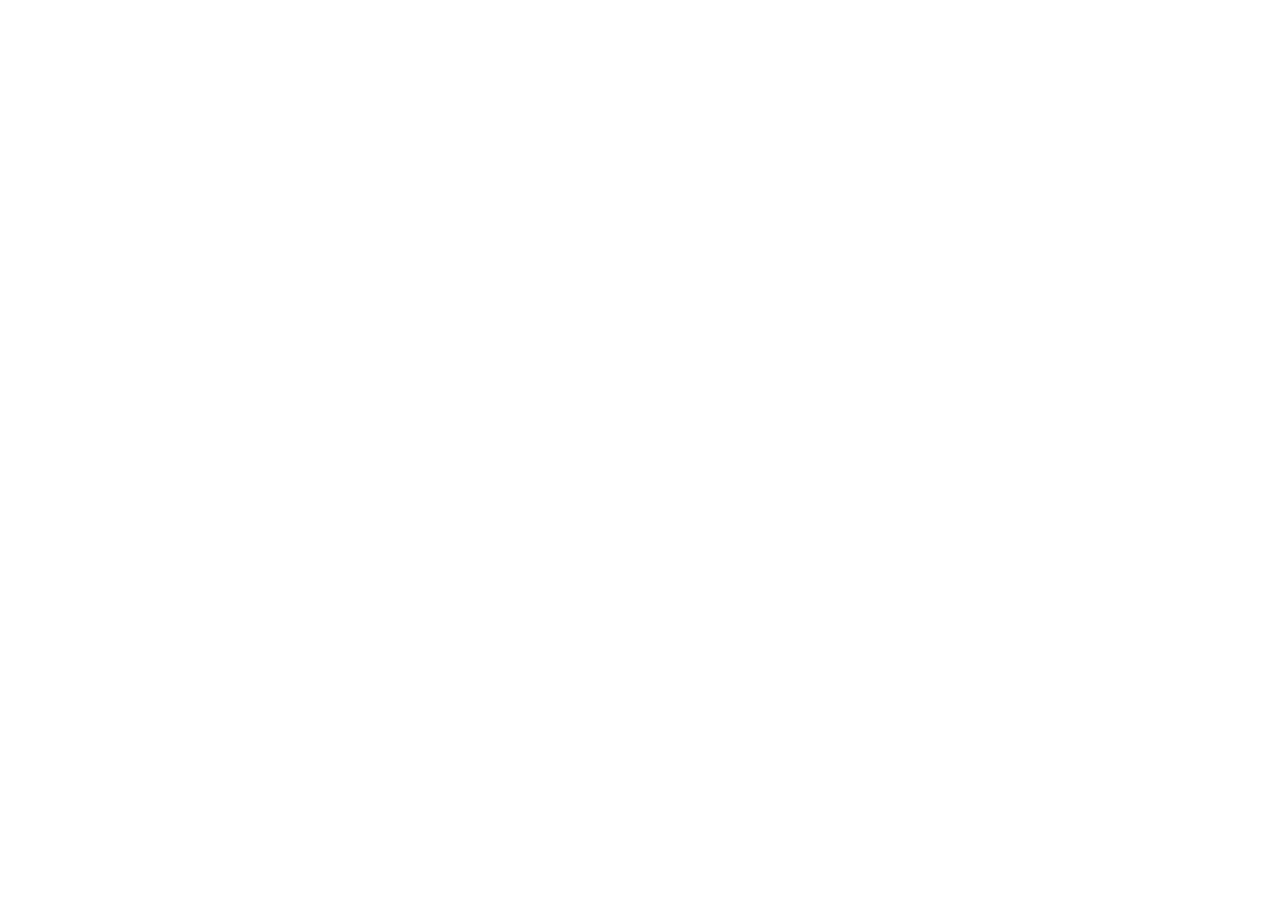
==== index.html @ 41f92591 "Initial folder structure" ====
<!DOCTYPE html>
<html lang="en">
<head>
  <meta charset="UTF-8" />
  <meta name="viewport" content="width=device-width, initial-scale=1.0" />
  <title>Jogan - Home</title>
  <link rel="stylesheet" href="assets/css/style.css" />
</head>
<body>

  <script src="assets/js/main.js"></script>
</body>
</html>
---- assets/css/style.css ----
/* Jogan Website - Main Stylesheet */
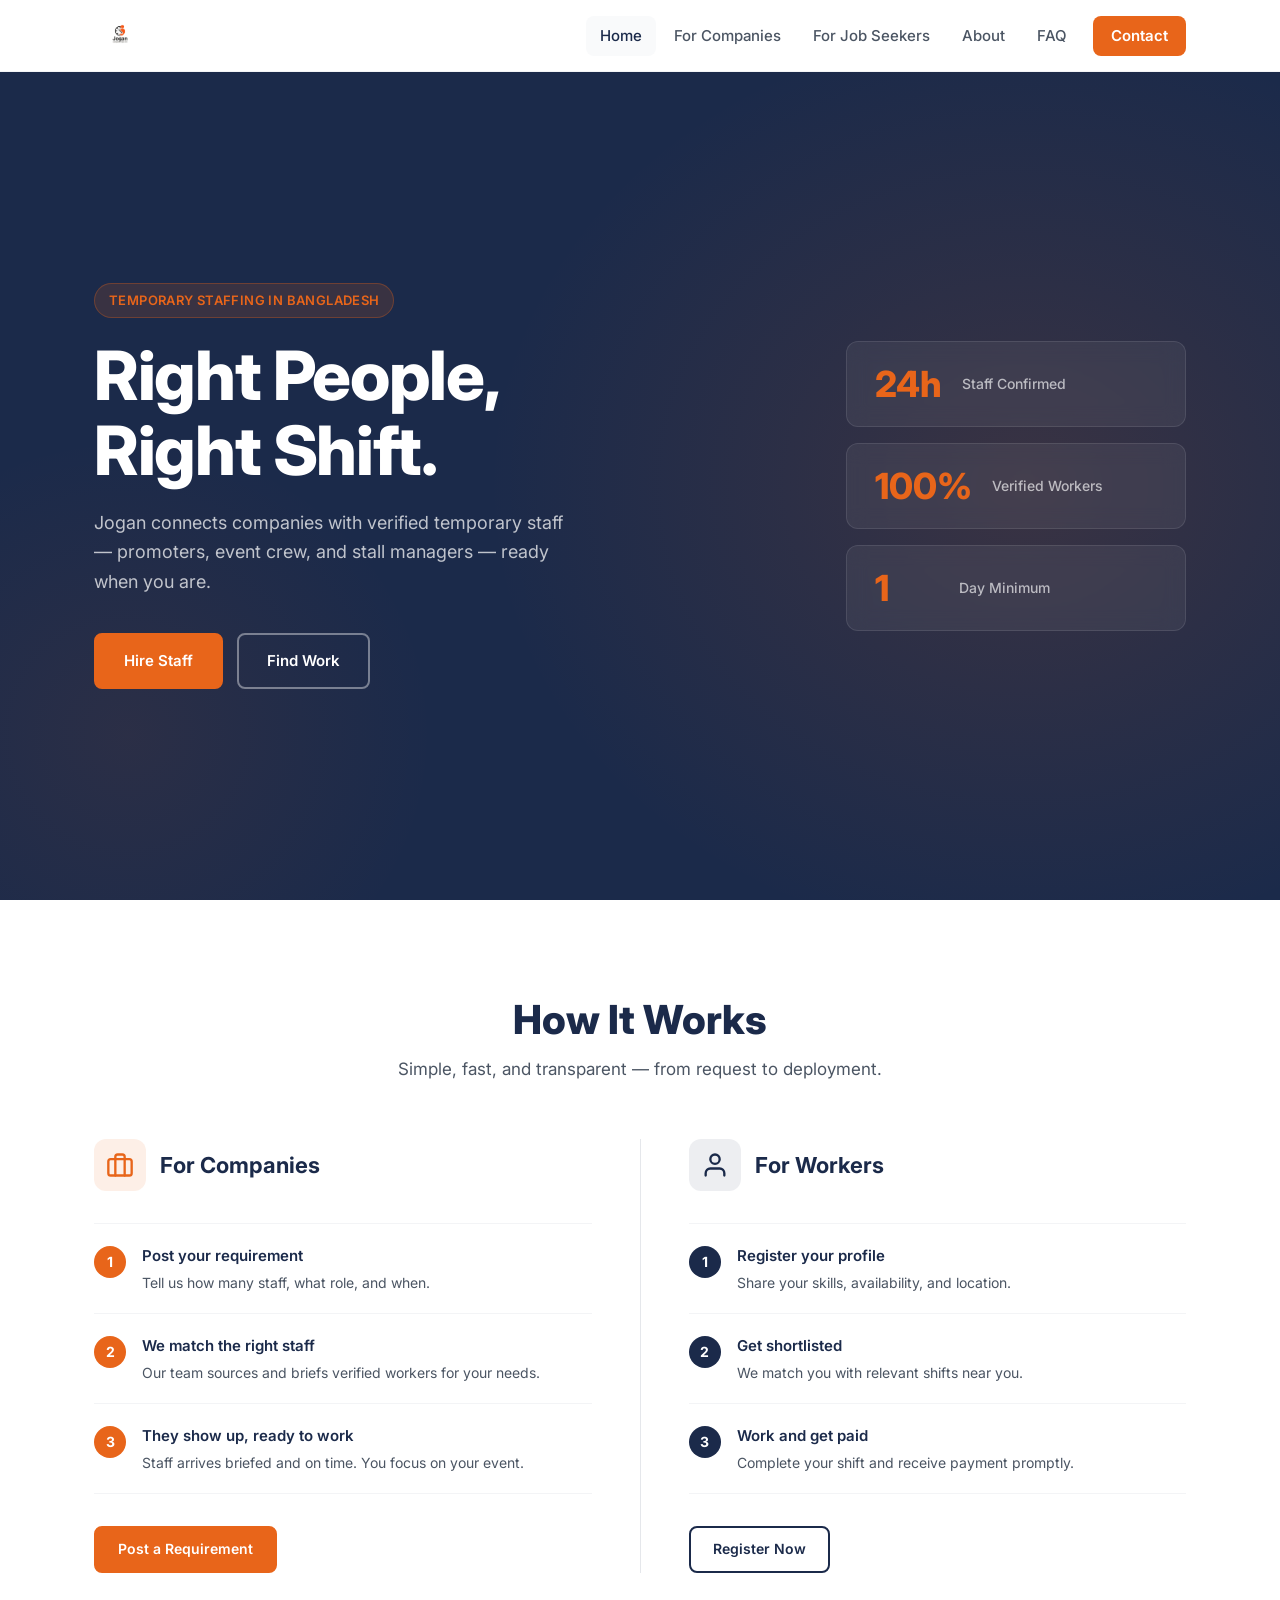
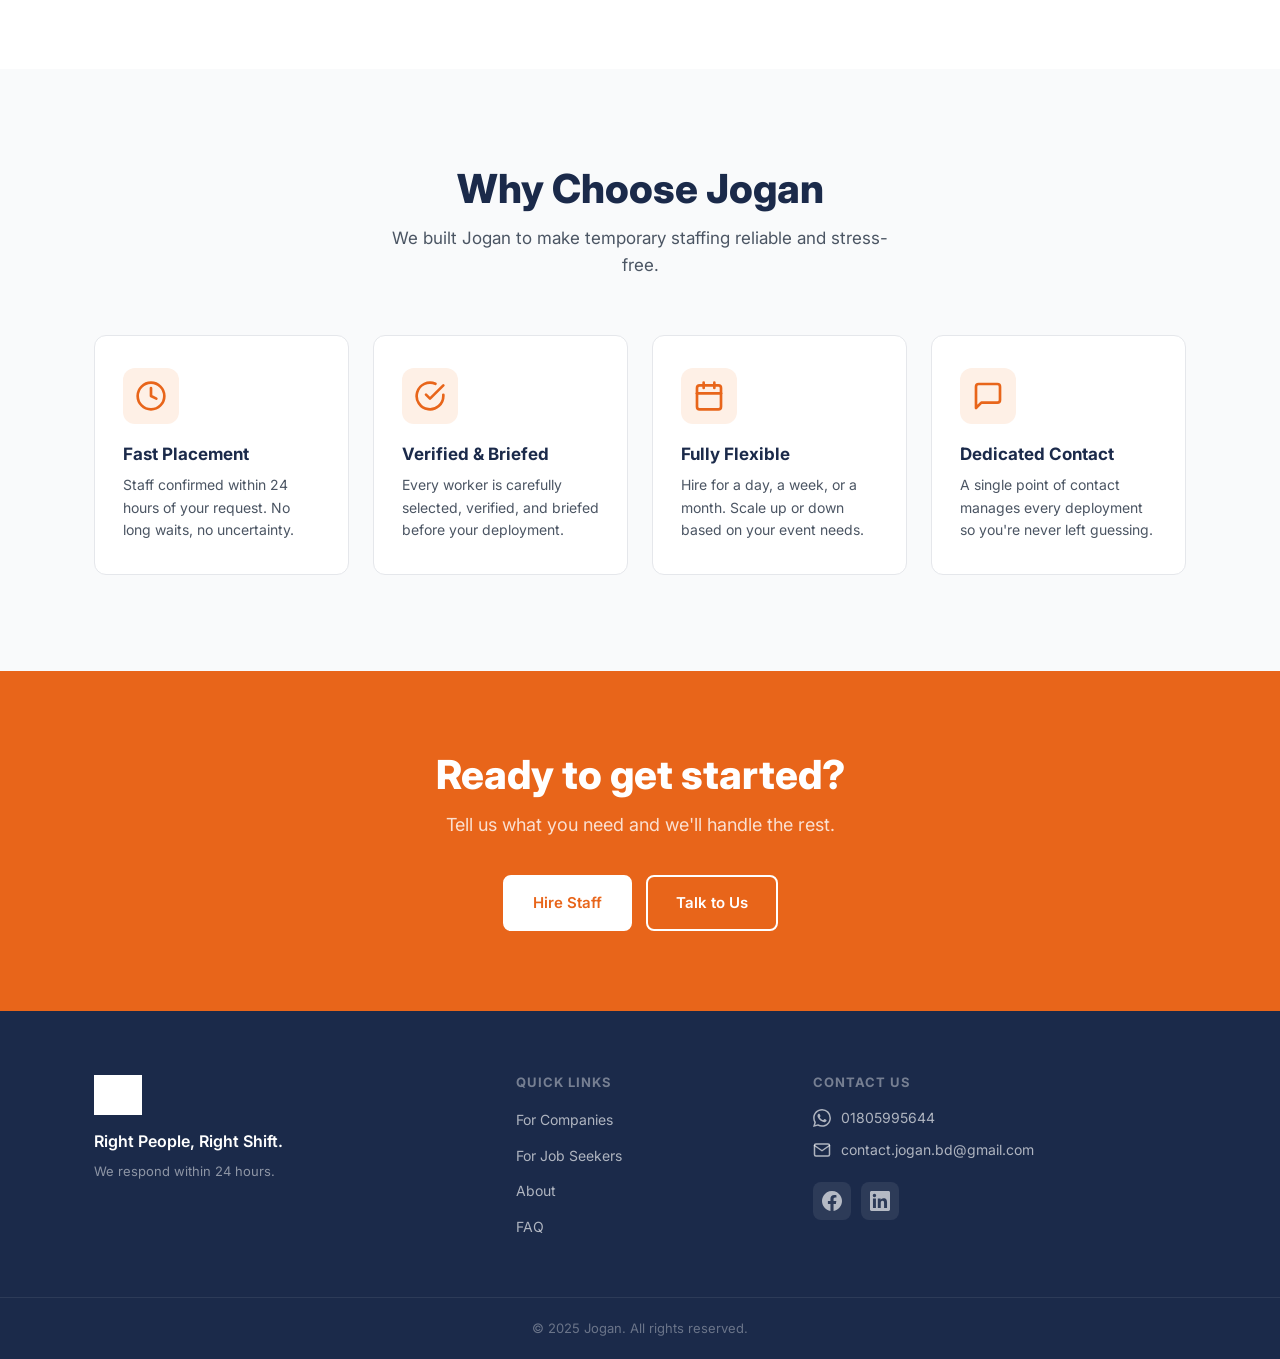
==== commit b0c15680: "Add homepage" ====
--- a/index.html
+++ b/index.html
@@ -3,10 +3,260 @@
 <head>
   <meta charset="UTF-8" />
   <meta name="viewport" content="width=device-width, initial-scale=1.0" />
-  <title>Jogan - Home</title>
+  <title>Jogan — Right People, Right Shift</title>
+  <meta name="description" content="Jogan connects companies with verified temporary staff — promoters, event crew, and stall managers — ready when you are." />
   <link rel="stylesheet" href="assets/css/style.css" />
+  <link rel="preconnect" href="https://fonts.googleapis.com" />
+  <link rel="preconnect" href="https://fonts.gstatic.com" crossorigin />
+  <link href="https://fonts.googleapis.com/css2?family=Inter:wght@400;500;600;700;800&display=swap" rel="stylesheet" />
 </head>
 <body>
+
+  <!-- NAVBAR -->
+  <header class="navbar" id="navbar">
+    <div class="nav-container">
+      <a href="index.html" class="nav-logo">
+        <img src="assets/images/logo.PNG" alt="Jogan" class="logo-img" />
+      </a>
+      <nav class="nav-links" id="navLinks">
+        <a href="index.html" class="nav-link active">Home</a>
+        <a href="companies.html" class="nav-link">For Companies</a>
+        <a href="jobseekers.html" class="nav-link">For Job Seekers</a>
+        <a href="about.html" class="nav-link">About</a>
+        <a href="faq.html" class="nav-link">FAQ</a>
+        <a href="contact.html" class="nav-link nav-cta">Contact</a>
+      </nav>
+      <button class="hamburger" id="hamburger" aria-label="Toggle menu" aria-expanded="false">
+        <span></span>
+        <span></span>
+        <span></span>
+      </button>
+    </div>
+  </header>
+
+  <main>
+
+    <!-- HERO -->
+    <section class="hero">
+      <div class="hero-bg-shape"></div>
+      <div class="hero-container">
+        <div class="hero-content">
+          <span class="hero-badge">Temporary Staffing in Bangladesh</span>
+          <h1 class="hero-headline">Right People,<br />Right Shift.</h1>
+          <p class="hero-subheadline">Jogan connects companies with verified temporary staff — promoters, event crew, and stall managers — ready when you are.</p>
+          <div class="hero-actions">
+            <a href="companies.html" class="btn btn-primary">Hire Staff</a>
+            <a href="jobseekers.html" class="btn btn-outline">Find Work</a>
+          </div>
+        </div>
+        <div class="hero-visual">
+          <div class="hero-stats">
+            <div class="stat-card">
+              <span class="stat-number">24h</span>
+              <span class="stat-label">Staff Confirmed</span>
+            </div>
+            <div class="stat-card">
+              <span class="stat-number">100%</span>
+              <span class="stat-label">Verified Workers</span>
+            </div>
+            <div class="stat-card">
+              <span class="stat-number">1</span>
+              <span class="stat-label">Day Minimum</span>
+            </div>
+          </div>
+        </div>
+      </div>
+    </section>
+
+    <!-- HOW IT WORKS -->
+    <section class="how-it-works" id="how-it-works">
+      <div class="section-container">
+        <div class="section-header">
+          <h2 class="section-title">How It Works</h2>
+          <p class="section-subtitle">Simple, fast, and transparent — from request to deployment.</p>
+        </div>
+        <div class="how-columns">
+
+          <div class="how-column">
+            <div class="how-column-header">
+              <div class="how-icon company-icon">
+                <svg width="28" height="28" viewBox="0 0 24 24" fill="none" stroke="currentColor" stroke-width="2" stroke-linecap="round" stroke-linejoin="round"><rect x="2" y="7" width="20" height="14" rx="2"/><path d="M16 21V5a2 2 0 0 0-2-2h-4a2 2 0 0 0-2 2v16"/></svg>
+              </div>
+              <h3>For Companies</h3>
+            </div>
+            <ol class="how-steps">
+              <li class="how-step">
+                <div class="step-number">1</div>
+                <div class="step-content">
+                  <strong>Post your requirement</strong>
+                  <span>Tell us how many staff, what role, and when.</span>
+                </div>
+              </li>
+              <li class="how-step">
+                <div class="step-number">2</div>
+                <div class="step-content">
+                  <strong>We match the right staff</strong>
+                  <span>Our team sources and briefs verified workers for your needs.</span>
+                </div>
+              </li>
+              <li class="how-step">
+                <div class="step-number">3</div>
+                <div class="step-content">
+                  <strong>They show up, ready to work</strong>
+                  <span>Staff arrives briefed and on time. You focus on your event.</span>
+                </div>
+              </li>
+            </ol>
+            <a href="companies.html" class="btn btn-primary btn-sm">Post a Requirement</a>
+          </div>
+
+          <div class="how-divider"></div>
+
+          <div class="how-column">
+            <div class="how-column-header">
+              <div class="how-icon worker-icon">
+                <svg width="28" height="28" viewBox="0 0 24 24" fill="none" stroke="currentColor" stroke-width="2" stroke-linecap="round" stroke-linejoin="round"><path d="M20 21v-2a4 4 0 0 0-4-4H8a4 4 0 0 0-4 4v2"/><circle cx="12" cy="7" r="4"/></svg>
+              </div>
+              <h3>For Workers</h3>
+            </div>
+            <ol class="how-steps">
+              <li class="how-step">
+                <div class="step-number">1</div>
+                <div class="step-content">
+                  <strong>Register your profile</strong>
+                  <span>Share your skills, availability, and location.</span>
+                </div>
+              </li>
+              <li class="how-step">
+                <div class="step-number">2</div>
+                <div class="step-content">
+                  <strong>Get shortlisted</strong>
+                  <span>We match you with relevant shifts near you.</span>
+                </div>
+              </li>
+              <li class="how-step">
+                <div class="step-number">3</div>
+                <div class="step-content">
+                  <strong>Work and get paid</strong>
+                  <span>Complete your shift and receive payment promptly.</span>
+                </div>
+              </li>
+            </ol>
+            <a href="jobseekers.html" class="btn btn-outline btn-sm">Register Now</a>
+          </div>
+
+        </div>
+      </div>
+    </section>
+
+    <!-- WHY CHOOSE JOGAN -->
+    <section class="why-jogan" id="why-jogan">
+      <div class="section-container">
+        <div class="section-header">
+          <h2 class="section-title">Why Choose Jogan</h2>
+          <p class="section-subtitle">We built Jogan to make temporary staffing reliable and stress-free.</p>
+        </div>
+        <div class="why-grid">
+
+          <div class="why-card">
+            <div class="why-card-icon">
+              <svg width="32" height="32" viewBox="0 0 24 24" fill="none" stroke="currentColor" stroke-width="2" stroke-linecap="round" stroke-linejoin="round"><circle cx="12" cy="12" r="10"/><polyline points="12 6 12 12 16 14"/></svg>
+            </div>
+            <h4>Fast Placement</h4>
+            <p>Staff confirmed within 24 hours of your request. No long waits, no uncertainty.</p>
+          </div>
+
+          <div class="why-card">
+            <div class="why-card-icon">
+              <svg width="32" height="32" viewBox="0 0 24 24" fill="none" stroke="currentColor" stroke-width="2" stroke-linecap="round" stroke-linejoin="round"><path d="M22 11.08V12a10 10 0 1 1-5.93-9.14"/><polyline points="22 4 12 14.01 9 11.01"/></svg>
+            </div>
+            <h4>Verified & Briefed</h4>
+            <p>Every worker is carefully selected, verified, and briefed before your deployment.</p>
+          </div>
+
+          <div class="why-card">
+            <div class="why-card-icon">
+              <svg width="32" height="32" viewBox="0 0 24 24" fill="none" stroke="currentColor" stroke-width="2" stroke-linecap="round" stroke-linejoin="round"><rect x="3" y="4" width="18" height="18" rx="2" ry="2"/><line x1="16" y1="2" x2="16" y2="6"/><line x1="8" y1="2" x2="8" y2="6"/><line x1="3" y1="10" x2="21" y2="10"/></svg>
+            </div>
+            <h4>Fully Flexible</h4>
+            <p>Hire for a day, a week, or a month. Scale up or down based on your event needs.</p>
+          </div>
+
+          <div class="why-card">
+            <div class="why-card-icon">
+              <svg width="32" height="32" viewBox="0 0 24 24" fill="none" stroke="currentColor" stroke-width="2" stroke-linecap="round" stroke-linejoin="round"><path d="M21 15a2 2 0 0 1-2 2H7l-4 4V5a2 2 0 0 1 2-2h14a2 2 0 0 1 2 2z"/></svg>
+            </div>
+            <h4>Dedicated Contact</h4>
+            <p>A single point of contact manages every deployment so you're never left guessing.</p>
+          </div>
+
+        </div>
+      </div>
+    </section>
+
+    <!-- CTA BAND -->
+    <section class="cta-band">
+      <div class="section-container">
+        <div class="cta-content">
+          <h2>Ready to get started?</h2>
+          <p>Tell us what you need and we'll handle the rest.</p>
+          <div class="cta-actions">
+            <a href="companies.html" class="btn btn-white">Hire Staff</a>
+            <a href="contact.html" class="btn btn-outline-white">Talk to Us</a>
+          </div>
+        </div>
+      </div>
+    </section>
+
+  </main>
+
+  <!-- FOOTER -->
+  <footer class="footer">
+    <div class="footer-container">
+      <div class="footer-brand">
+        <img src="assets/images/logo.PNG" alt="Jogan" class="footer-logo" />
+        <p class="footer-tagline">Right People, Right Shift.</p>
+        <p class="footer-response">We respond within 24 hours.</p>
+      </div>
+      <div class="footer-links">
+        <h4>Quick Links</h4>
+        <ul>
+          <li><a href="companies.html">For Companies</a></li>
+          <li><a href="jobseekers.html">For Job Seekers</a></li>
+          <li><a href="about.html">About</a></li>
+          <li><a href="faq.html">FAQ</a></li>
+        </ul>
+      </div>
+      <div class="footer-contact">
+        <h4>Contact Us</h4>
+        <ul class="contact-list">
+          <li>
+            <a href="https://wa.me/8801805995644" target="_blank" rel="noopener" class="contact-item">
+              <svg width="18" height="18" viewBox="0 0 24 24" fill="currentColor"><path d="M17.472 14.382c-.297-.149-1.758-.867-2.03-.967-.273-.099-.471-.148-.67.15-.197.297-.767.966-.94 1.164-.173.199-.347.223-.644.075-.297-.15-1.255-.463-2.39-1.475-.883-.788-1.48-1.761-1.653-2.059-.173-.297-.018-.458.13-.606.134-.133.298-.347.446-.52.149-.174.198-.298.298-.497.099-.198.05-.371-.025-.52-.075-.149-.669-1.612-.916-2.207-.242-.579-.487-.5-.669-.51-.173-.008-.371-.01-.57-.01-.198 0-.52.074-.792.372-.272.297-1.04 1.016-1.04 2.479 0 1.462 1.065 2.875 1.213 3.074.149.198 2.096 3.2 5.077 4.487.709.306 1.262.489 1.694.625.712.227 1.36.195 1.871.118.571-.085 1.758-.719 2.006-1.413.248-.694.248-1.289.173-1.413-.074-.124-.272-.198-.57-.347m-5.421 7.403h-.004a9.87 9.87 0 01-5.031-1.378l-.361-.214-3.741.982.998-3.648-.235-.374a9.86 9.86 0 01-1.51-5.26c.001-5.45 4.436-9.884 9.888-9.884 2.64 0 5.122 1.03 6.988 2.898a9.825 9.825 0 012.893 6.994c-.003 5.45-4.437 9.884-9.885 9.884m8.413-18.297A11.815 11.815 0 0012.05 0C5.495 0 .16 5.335.157 11.892c0 2.096.547 4.142 1.588 5.945L.057 24l6.305-1.654a11.882 11.882 0 005.683 1.448h.005c6.554 0 11.89-5.335 11.893-11.893a11.821 11.821 0 00-3.48-8.413z"/></svg>
+              01805995644
+            </a>
+          </li>
+          <li>
+            <a href="mailto:contact.jogan.bd@gmail.com" class="contact-item">
+              <svg width="18" height="18" viewBox="0 0 24 24" fill="none" stroke="currentColor" stroke-width="2" stroke-linecap="round" stroke-linejoin="round"><path d="M4 4h16c1.1 0 2 .9 2 2v12c0 1.1-.9 2-2 2H4c-1.1 0-2-.9-2-2V6c0-1.1.9-2 2-2z"/><polyline points="22,6 12,13 2,6"/></svg>
+              contact.jogan.bd@gmail.com
+            </a>
+          </li>
+        </ul>
+        <div class="social-links">
+          <a href="#" target="_blank" rel="noopener" class="social-link" aria-label="Facebook">
+            <svg width="20" height="20" viewBox="0 0 24 24" fill="currentColor"><path d="M24 12.073c0-6.627-5.373-12-12-12s-12 5.373-12 12c0 5.99 4.388 10.954 10.125 11.854v-8.385H7.078v-3.47h3.047V9.43c0-3.007 1.792-4.669 4.533-4.669 1.312 0 2.686.235 2.686.235v2.953H15.83c-1.491 0-1.956.925-1.956 1.874v2.25h3.328l-.532 3.47h-2.796v8.385C19.612 23.027 24 18.062 24 12.073z"/></svg>
+          </a>
+          <a href="#" target="_blank" rel="noopener" class="social-link" aria-label="LinkedIn">
+            <svg width="20" height="20" viewBox="0 0 24 24" fill="currentColor"><path d="M20.447 20.452h-3.554v-5.569c0-1.328-.027-3.037-1.852-3.037-1.853 0-2.136 1.445-2.136 2.939v5.667H9.351V9h3.414v1.561h.046c.477-.9 1.637-1.85 3.37-1.85 3.601 0 4.267 2.37 4.267 5.455v6.286zM5.337 7.433a2.062 2.062 0 01-2.063-2.065 2.064 2.064 0 112.063 2.065zm1.782 13.019H3.555V9h3.564v11.452zM22.225 0H1.771C.792 0 0 .774 0 1.729v20.542C0 23.227.792 24 1.771 24h20.451C23.2 24 24 23.227 24 22.271V1.729C24 .774 23.2 0 22.222 0h.003z"/></svg>
+          </a>
+        </div>
+      </div>
+    </div>
+    <div class="footer-bottom">
+      <p>&copy; 2025 Jogan. All rights reserved.</p>
+    </div>
+  </footer>
 
   <script src="assets/js/main.js"></script>
 </body>
--- a/assets/css/style.css
+++ b/assets/css/style.css
@@ -1 +1,847 @@
-/* Jogan Website - Main Stylesheet */
+/* Jogan Website — Main Stylesheet */
+
+/* ─── Reset & Base ─── */
+*, *::before, *::after {
+  box-sizing: border-box;
+  margin: 0;
+  padding: 0;
+}
+
+:root {
+  --primary: #E8651A;
+  --primary-dark: #c9540e;
+  --primary-light: #fef0e6;
+  --secondary: #1B2A4A;
+  --secondary-light: #243660;
+  --white: #ffffff;
+  --gray-50: #f9fafb;
+  --gray-100: #f3f4f6;
+  --gray-200: #e5e7eb;
+  --gray-400: #9ca3af;
+  --gray-600: #4b5563;
+  --gray-800: #1f2937;
+  --text: #1B2A4A;
+  --font: 'Inter', -apple-system, BlinkMacSystemFont, 'Segoe UI', sans-serif;
+  --nav-height: 72px;
+  --radius: 12px;
+  --radius-sm: 8px;
+  --shadow: 0 4px 24px rgba(27, 42, 74, 0.08);
+  --shadow-md: 0 8px 40px rgba(27, 42, 74, 0.12);
+  --transition: 0.2s ease;
+}
+
+html {
+  scroll-behavior: smooth;
+}
+
+body {
+  font-family: var(--font);
+  color: var(--text);
+  background: var(--white);
+  line-height: 1.6;
+  -webkit-font-smoothing: antialiased;
+}
+
+img {
+  max-width: 100%;
+  display: block;
+}
+
+a {
+  text-decoration: none;
+  color: inherit;
+}
+
+ul, ol {
+  list-style: none;
+}
+
+/* ─── Typography ─── */
+h1, h2, h3, h4 {
+  line-height: 1.2;
+  font-weight: 700;
+  color: var(--secondary);
+}
+
+/* ─── Buttons ─── */
+.btn {
+  display: inline-flex;
+  align-items: center;
+  justify-content: center;
+  gap: 8px;
+  padding: 14px 28px;
+  border-radius: var(--radius-sm);
+  font-family: var(--font);
+  font-size: 15px;
+  font-weight: 600;
+  cursor: pointer;
+  border: 2px solid transparent;
+  transition: background var(--transition), color var(--transition), border-color var(--transition), transform var(--transition), box-shadow var(--transition);
+  white-space: nowrap;
+}
+
+.btn:hover {
+  transform: translateY(-1px);
+}
+
+.btn-primary {
+  background: var(--primary);
+  color: var(--white);
+  border-color: var(--primary);
+}
+
+.btn-primary:hover {
+  background: var(--primary-dark);
+  border-color: var(--primary-dark);
+  box-shadow: 0 6px 20px rgba(232, 101, 26, 0.35);
+}
+
+.btn-outline {
+  background: transparent;
+  color: var(--secondary);
+  border-color: var(--secondary);
+}
+
+.btn-outline:hover {
+  background: var(--secondary);
+  color: var(--white);
+}
+
+.btn-white {
+  background: var(--white);
+  color: var(--primary);
+  border-color: var(--white);
+}
+
+.btn-white:hover {
+  background: var(--primary-light);
+  box-shadow: 0 6px 20px rgba(0,0,0,0.12);
+}
+
+.btn-outline-white {
+  background: transparent;
+  color: var(--white);
+  border-color: var(--white);
+}
+
+.btn-outline-white:hover {
+  background: rgba(255,255,255,0.15);
+}
+
+.btn-sm {
+  padding: 10px 22px;
+  font-size: 14px;
+}
+
+/* ─── Layout Utilities ─── */
+.section-container {
+  max-width: 1140px;
+  margin: 0 auto;
+  padding: 0 24px;
+}
+
+.section-header {
+  text-align: center;
+  margin-bottom: 56px;
+}
+
+.section-title {
+  font-size: clamp(28px, 4vw, 40px);
+  font-weight: 800;
+  color: var(--secondary);
+  margin-bottom: 12px;
+}
+
+.section-subtitle {
+  font-size: 17px;
+  color: var(--gray-600);
+  max-width: 520px;
+  margin: 0 auto;
+}
+
+/* ─── Navbar ─── */
+.navbar {
+  position: sticky;
+  top: 0;
+  z-index: 1000;
+  background: var(--white);
+  border-bottom: 1px solid var(--gray-100);
+  height: var(--nav-height);
+  display: flex;
+  align-items: center;
+  transition: box-shadow var(--transition);
+}
+
+.navbar.scrolled {
+  box-shadow: 0 2px 20px rgba(27, 42, 74, 0.10);
+}
+
+.nav-container {
+  max-width: 1140px;
+  width: 100%;
+  margin: 0 auto;
+  padding: 0 24px;
+  display: flex;
+  align-items: center;
+  justify-content: space-between;
+  gap: 32px;
+}
+
+.nav-logo {
+  flex-shrink: 0;
+}
+
+.logo-img {
+  height: 44px;
+  width: auto;
+  object-fit: contain;
+}
+
+.nav-links {
+  display: flex;
+  align-items: center;
+  gap: 4px;
+}
+
+.nav-link {
+  padding: 8px 14px;
+  border-radius: var(--radius-sm);
+  font-size: 15px;
+  font-weight: 500;
+  color: var(--gray-600);
+  transition: color var(--transition), background var(--transition);
+}
+
+.nav-link:hover,
+.nav-link.active {
+  color: var(--secondary);
+  background: var(--gray-50);
+}
+
+.nav-link.nav-cta {
+  background: var(--primary);
+  color: var(--white);
+  padding: 8px 18px;
+  margin-left: 8px;
+  font-weight: 600;
+}
+
+.nav-link.nav-cta:hover {
+  background: var(--primary-dark);
+}
+
+.hamburger {
+  display: none;
+  flex-direction: column;
+  justify-content: center;
+  gap: 5px;
+  width: 40px;
+  height: 40px;
+  background: none;
+  border: none;
+  cursor: pointer;
+  padding: 6px;
+  border-radius: var(--radius-sm);
+  flex-shrink: 0;
+}
+
+.hamburger span {
+  display: block;
+  width: 22px;
+  height: 2px;
+  background: var(--secondary);
+  border-radius: 2px;
+  transition: transform 0.3s ease, opacity 0.3s ease;
+}
+
+.hamburger.open span:nth-child(1) {
+  transform: translateY(7px) rotate(45deg);
+}
+
+.hamburger.open span:nth-child(2) {
+  opacity: 0;
+}
+
+.hamburger.open span:nth-child(3) {
+  transform: translateY(-7px) rotate(-45deg);
+}
+
+/* ─── Hero ─── */
+.hero {
+  position: relative;
+  background: var(--secondary);
+  overflow: hidden;
+  min-height: calc(100vh - var(--nav-height));
+  display: flex;
+  align-items: center;
+}
+
+.hero-bg-shape {
+  position: absolute;
+  inset: 0;
+  background:
+    radial-gradient(ellipse 60% 80% at 80% 50%, rgba(232, 101, 26, 0.15) 0%, transparent 70%),
+    radial-gradient(ellipse 40% 60% at 10% 80%, rgba(232, 101, 26, 0.08) 0%, transparent 60%);
+  pointer-events: none;
+}
+
+.hero-container {
+  max-width: 1140px;
+  margin: 0 auto;
+  padding: 80px 24px;
+  display: grid;
+  grid-template-columns: 1fr 1fr;
+  gap: 64px;
+  align-items: center;
+  width: 100%;
+  position: relative;
+  z-index: 1;
+}
+
+.hero-badge {
+  display: inline-block;
+  background: rgba(232, 101, 26, 0.15);
+  color: var(--primary);
+  border: 1px solid rgba(232, 101, 26, 0.3);
+  padding: 6px 14px;
+  border-radius: 100px;
+  font-size: 13px;
+  font-weight: 600;
+  letter-spacing: 0.03em;
+  text-transform: uppercase;
+  margin-bottom: 20px;
+}
+
+.hero-headline {
+  font-size: clamp(40px, 6vw, 68px);
+  font-weight: 800;
+  color: var(--white);
+  line-height: 1.1;
+  margin-bottom: 20px;
+  letter-spacing: -0.02em;
+}
+
+.hero-subheadline {
+  font-size: 18px;
+  color: rgba(255,255,255,0.72);
+  line-height: 1.65;
+  margin-bottom: 36px;
+  max-width: 480px;
+}
+
+.hero-actions {
+  display: flex;
+  gap: 14px;
+  flex-wrap: wrap;
+}
+
+.hero-actions .btn-outline {
+  color: var(--white);
+  border-color: rgba(255,255,255,0.4);
+}
+
+.hero-actions .btn-outline:hover {
+  background: rgba(255,255,255,0.1);
+  border-color: var(--white);
+}
+
+.hero-visual {
+  display: flex;
+  justify-content: flex-end;
+}
+
+.hero-stats {
+  display: flex;
+  flex-direction: column;
+  gap: 16px;
+  width: 100%;
+  max-width: 340px;
+}
+
+.stat-card {
+  background: rgba(255,255,255,0.06);
+  border: 1px solid rgba(255,255,255,0.1);
+  border-radius: var(--radius);
+  padding: 24px 28px;
+  display: flex;
+  align-items: center;
+  gap: 20px;
+  backdrop-filter: blur(10px);
+  transition: background var(--transition), transform var(--transition);
+}
+
+.stat-card:hover {
+  background: rgba(255,255,255,0.1);
+  transform: translateX(-4px);
+}
+
+.stat-number {
+  font-size: 36px;
+  font-weight: 800;
+  color: var(--primary);
+  line-height: 1;
+  min-width: 64px;
+}
+
+.stat-label {
+  font-size: 14px;
+  color: rgba(255,255,255,0.65);
+  font-weight: 500;
+}
+
+/* ─── How It Works ─── */
+.how-it-works {
+  padding: 96px 0;
+  background: var(--white);
+}
+
+.how-columns {
+  display: grid;
+  grid-template-columns: 1fr auto 1fr;
+  gap: 48px;
+  align-items: start;
+}
+
+.how-divider {
+  width: 1px;
+  background: var(--gray-200);
+  align-self: stretch;
+  margin-top: 0;
+}
+
+.how-column-header {
+  display: flex;
+  align-items: center;
+  gap: 14px;
+  margin-bottom: 32px;
+}
+
+.how-column-header h3 {
+  font-size: 22px;
+  font-weight: 700;
+  color: var(--secondary);
+}
+
+.how-icon {
+  width: 52px;
+  height: 52px;
+  border-radius: 12px;
+  display: flex;
+  align-items: center;
+  justify-content: center;
+  flex-shrink: 0;
+}
+
+.company-icon {
+  background: rgba(232, 101, 26, 0.1);
+  color: var(--primary);
+}
+
+.worker-icon {
+  background: rgba(27, 42, 74, 0.08);
+  color: var(--secondary);
+}
+
+.how-steps {
+  display: flex;
+  flex-direction: column;
+  gap: 0;
+  margin-bottom: 32px;
+}
+
+.how-step {
+  display: flex;
+  gap: 16px;
+  padding: 20px 0;
+  border-bottom: 1px solid var(--gray-100);
+}
+
+.how-step:first-child {
+  border-top: 1px solid var(--gray-100);
+}
+
+.step-number {
+  width: 32px;
+  height: 32px;
+  border-radius: 50%;
+  background: var(--primary);
+  color: var(--white);
+  font-size: 14px;
+  font-weight: 700;
+  display: flex;
+  align-items: center;
+  justify-content: center;
+  flex-shrink: 0;
+  margin-top: 2px;
+}
+
+.how-column:last-child .step-number {
+  background: var(--secondary);
+}
+
+.step-content {
+  display: flex;
+  flex-direction: column;
+  gap: 4px;
+}
+
+.step-content strong {
+  font-size: 15px;
+  font-weight: 600;
+  color: var(--secondary);
+}
+
+.step-content span {
+  font-size: 14px;
+  color: var(--gray-600);
+  line-height: 1.5;
+}
+
+/* ─── Why Choose Jogan ─── */
+.why-jogan {
+  padding: 96px 0;
+  background: var(--gray-50);
+}
+
+.why-grid {
+  display: grid;
+  grid-template-columns: repeat(4, 1fr);
+  gap: 24px;
+}
+
+.why-card {
+  background: var(--white);
+  border: 1px solid var(--gray-200);
+  border-radius: var(--radius);
+  padding: 32px 28px;
+  transition: box-shadow var(--transition), transform var(--transition), border-color var(--transition);
+}
+
+.why-card:hover {
+  box-shadow: var(--shadow-md);
+  transform: translateY(-4px);
+  border-color: var(--primary);
+}
+
+.why-card-icon {
+  width: 56px;
+  height: 56px;
+  background: var(--primary-light);
+  border-radius: 12px;
+  display: flex;
+  align-items: center;
+  justify-content: center;
+  color: var(--primary);
+  margin-bottom: 20px;
+}
+
+.why-card h4 {
+  font-size: 17px;
+  font-weight: 700;
+  color: var(--secondary);
+  margin-bottom: 10px;
+}
+
+.why-card p {
+  font-size: 14px;
+  color: var(--gray-600);
+  line-height: 1.6;
+}
+
+/* ─── CTA Band ─── */
+.cta-band {
+  padding: 80px 0;
+  background: var(--primary);
+}
+
+.cta-content {
+  text-align: center;
+}
+
+.cta-content h2 {
+  font-size: clamp(28px, 4vw, 40px);
+  font-weight: 800;
+  color: var(--white);
+  margin-bottom: 12px;
+}
+
+.cta-content p {
+  font-size: 18px;
+  color: rgba(255,255,255,0.8);
+  margin-bottom: 36px;
+}
+
+.cta-actions {
+  display: flex;
+  gap: 14px;
+  justify-content: center;
+  flex-wrap: wrap;
+}
+
+/* ─── Footer ─── */
+.footer {
+  background: var(--secondary);
+  color: rgba(255,255,255,0.7);
+  padding: 64px 0 0;
+}
+
+.footer-container {
+  max-width: 1140px;
+  margin: 0 auto;
+  padding: 0 24px 48px;
+  display: grid;
+  grid-template-columns: 1.5fr 1fr 1.5fr;
+  gap: 48px;
+}
+
+.footer-logo {
+  height: 40px;
+  width: auto;
+  object-fit: contain;
+  margin-bottom: 14px;
+  filter: brightness(0) invert(1);
+}
+
+.footer-tagline {
+  font-size: 16px;
+  font-weight: 600;
+  color: var(--white);
+  margin-bottom: 6px;
+}
+
+.footer-response {
+  font-size: 13px;
+  color: rgba(255,255,255,0.5);
+}
+
+.footer-links h4,
+.footer-contact h4 {
+  font-size: 13px;
+  font-weight: 700;
+  color: rgba(255,255,255,0.4);
+  text-transform: uppercase;
+  letter-spacing: 0.08em;
+  margin-bottom: 16px;
+}
+
+.footer-links ul li {
+  margin-bottom: 10px;
+}
+
+.footer-links ul li a {
+  font-size: 14px;
+  color: rgba(255,255,255,0.65);
+  transition: color var(--transition);
+}
+
+.footer-links ul li a:hover {
+  color: var(--primary);
+}
+
+.contact-list {
+  display: flex;
+  flex-direction: column;
+  gap: 10px;
+  margin-bottom: 20px;
+}
+
+.contact-item {
+  display: flex;
+  align-items: center;
+  gap: 10px;
+  font-size: 14px;
+  color: rgba(255,255,255,0.65);
+  transition: color var(--transition);
+}
+
+.contact-item:hover {
+  color: var(--primary);
+}
+
+.social-links {
+  display: flex;
+  gap: 10px;
+}
+
+.social-link {
+  width: 38px;
+  height: 38px;
+  border-radius: var(--radius-sm);
+  background: rgba(255,255,255,0.08);
+  display: flex;
+  align-items: center;
+  justify-content: center;
+  color: rgba(255,255,255,0.65);
+  transition: background var(--transition), color var(--transition);
+}
+
+.social-link:hover {
+  background: var(--primary);
+  color: var(--white);
+}
+
+.footer-bottom {
+  border-top: 1px solid rgba(255,255,255,0.08);
+  padding: 20px 24px;
+  text-align: center;
+}
+
+.footer-bottom p {
+  font-size: 13px;
+  color: rgba(255,255,255,0.35);
+  max-width: 1140px;
+  margin: 0 auto;
+}
+
+/* ─── Responsive ─── */
+@media (max-width: 1024px) {
+  .why-grid {
+    grid-template-columns: repeat(2, 1fr);
+  }
+
+  .hero-container {
+    grid-template-columns: 1fr;
+    gap: 48px;
+    padding: 64px 24px;
+  }
+
+  .hero-visual {
+    justify-content: center;
+  }
+
+  .hero-stats {
+    flex-direction: row;
+    max-width: 100%;
+  }
+
+  .stat-card {
+    flex: 1;
+    flex-direction: column;
+    gap: 8px;
+    text-align: center;
+    padding: 20px 16px;
+  }
+
+  .stat-number {
+    min-width: unset;
+  }
+
+  .hero-subheadline {
+    max-width: 100%;
+  }
+}
+
+@media (max-width: 768px) {
+  :root {
+    --nav-height: 64px;
+  }
+
+  .hamburger {
+    display: flex;
+  }
+
+  .nav-links {
+    position: fixed;
+    top: var(--nav-height);
+    left: 0;
+    right: 0;
+    background: var(--white);
+    border-bottom: 1px solid var(--gray-200);
+    flex-direction: column;
+    align-items: stretch;
+    padding: 16px 24px 24px;
+    gap: 4px;
+    transform: translateY(-100%);
+    opacity: 0;
+    pointer-events: none;
+    transition: transform 0.3s ease, opacity 0.3s ease;
+    box-shadow: 0 8px 32px rgba(0,0,0,0.1);
+  }
+
+  .nav-links.open {
+    transform: translateY(0);
+    opacity: 1;
+    pointer-events: auto;
+  }
+
+  .nav-link {
+    padding: 12px 16px;
+    border-radius: var(--radius-sm);
+    font-size: 16px;
+  }
+
+  .nav-link.nav-cta {
+    margin-left: 0;
+    margin-top: 8px;
+    text-align: center;
+  }
+
+  .how-columns {
+    grid-template-columns: 1fr;
+    gap: 0;
+  }
+
+  .how-divider {
+    width: 100%;
+    height: 1px;
+    margin: 40px 0;
+  }
+
+  .footer-container {
+    grid-template-columns: 1fr;
+    gap: 36px;
+  }
+
+  .hero {
+    min-height: auto;
+  }
+
+  .hero-container {
+    padding: 56px 24px;
+  }
+
+  .hero-stats {
+    flex-direction: column;
+  }
+
+  .stat-card {
+    flex-direction: row;
+    gap: 20px;
+    text-align: left;
+  }
+
+  .how-it-works,
+  .why-jogan {
+    padding: 64px 0;
+  }
+
+  .cta-band {
+    padding: 56px 0;
+  }
+}
+
+@media (max-width: 480px) {
+  .why-grid {
+    grid-template-columns: 1fr;
+  }
+
+  .hero-actions {
+    flex-direction: column;
+    align-items: flex-start;
+  }
+
+  .hero-actions .btn {
+    width: 100%;
+    justify-content: center;
+  }
+
+  .cta-actions {
+    flex-direction: column;
+    align-items: center;
+  }
+
+  .cta-actions .btn {
+    width: 100%;
+    max-width: 280px;
+  }
+}
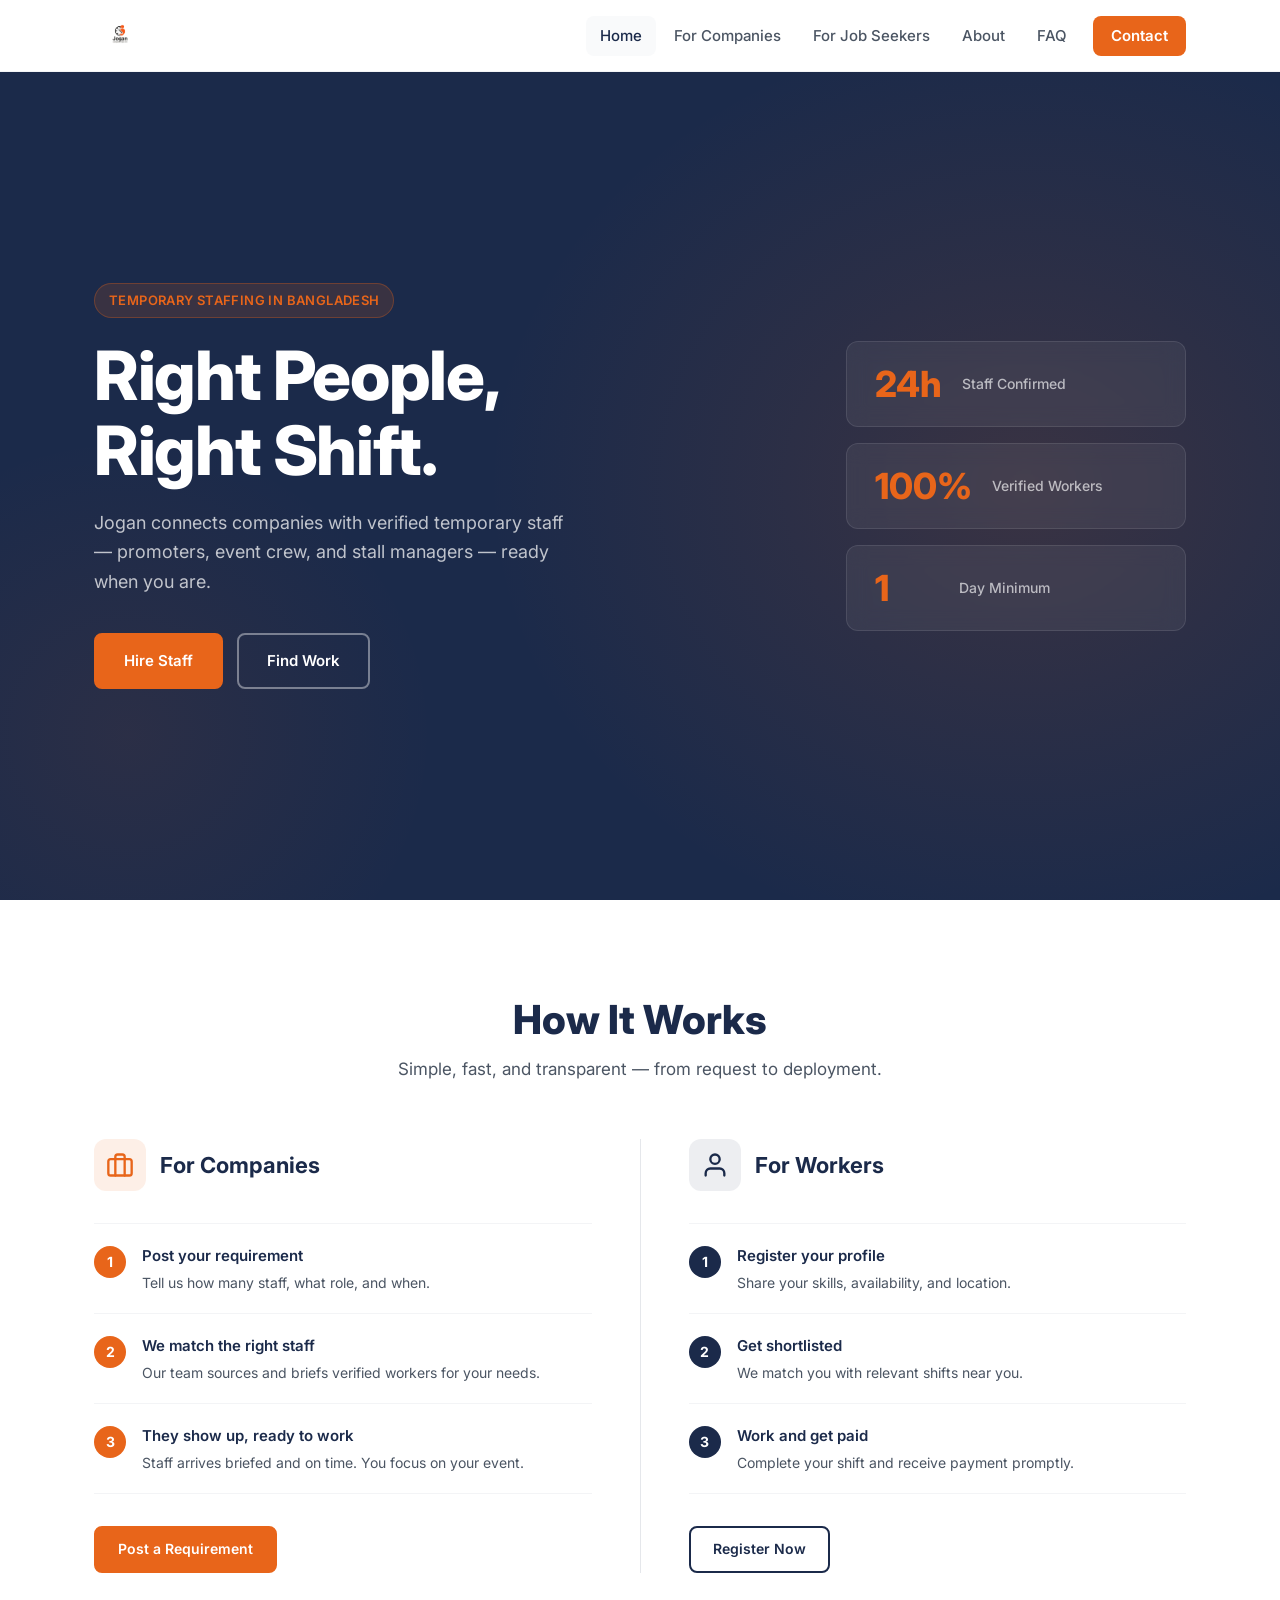
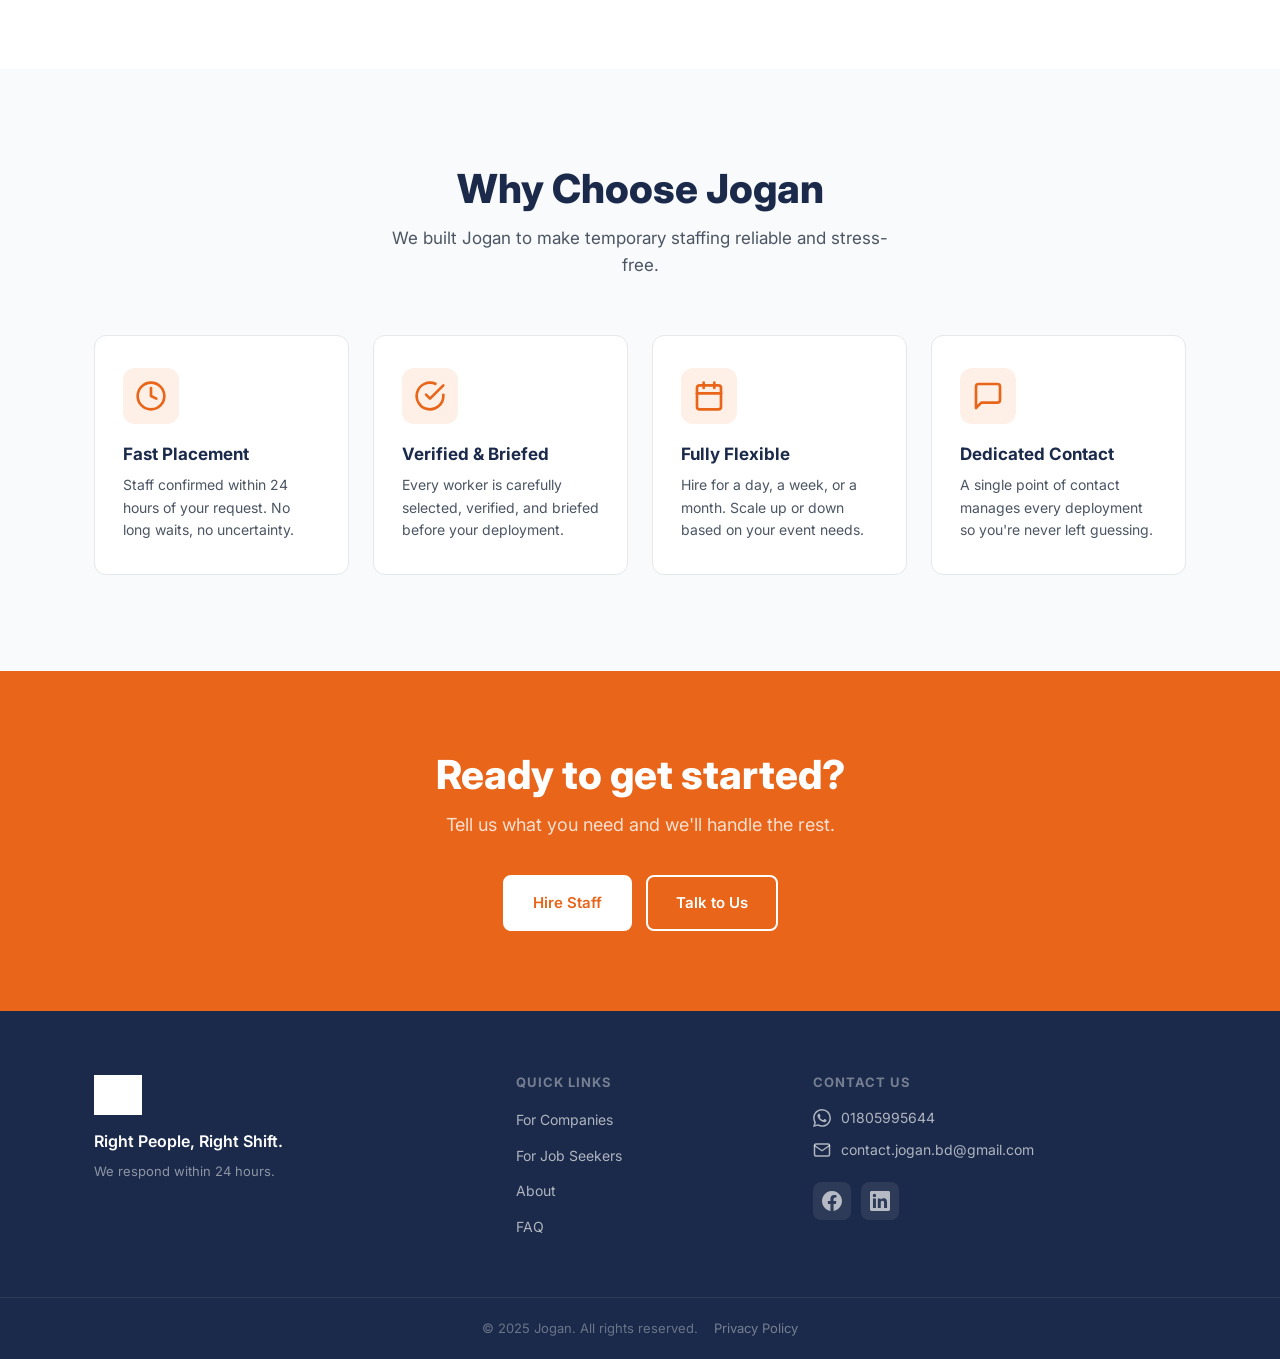
==== commit 5fb61d3d: "Add privacy policy page" ====
--- a/index.html
+++ b/index.html
@@ -3,8 +3,12 @@
 <head>
   <meta charset="UTF-8" />
   <meta name="viewport" content="width=device-width, initial-scale=1.0" />
-  <title>Jogan — Right People, Right Shift</title>
-  <meta name="description" content="Jogan connects companies with verified temporary staff — promoters, event crew, and stall managers — ready when you are." />
+  <title>Temporary Staffing Agency in Dhaka | Jogan — Right People, Right Shift</title>
+  <meta name="description" content="Jogan is Dhaka's trusted temporary staffing agency. Hire verified event staff, brand promoters, sales persons and stall managers within 24 hours." />
+  <meta name="keywords" content="temporary staff Dhaka, event staff hire Dhaka, temporary staffing agency Bangladesh, BTL staff Dhaka" />
+  <meta name="robots" content="index, follow" />
+  <meta property="og:image" content="assets/images/logo.PNG" />
+  <link rel="canonical" href="https://joganstaff.com/index.html" />
   <link rel="stylesheet" href="assets/css/style.css" />
   <link rel="preconnect" href="https://fonts.googleapis.com" />
   <link rel="preconnect" href="https://fonts.gstatic.com" crossorigin />
@@ -254,7 +258,7 @@
       </div>
     </div>
     <div class="footer-bottom">
-      <p>&copy; 2025 Jogan. All rights reserved.</p>
+      <p>&copy; 2025 Jogan. All rights reserved. <a href="privacy.html" class="footer-privacy">Privacy Policy</a></p>
     </div>
   </footer>
 
--- a/assets/css/style.css
+++ b/assets/css/style.css
@@ -845,3 +845,1300 @@
     max-width: 280px;
   }
 }
+
+/* ════════════════════════════════════════════
+   COMPANIES PAGE
+   ════════════════════════════════════════════ */
+
+/* ─── Page Hero (shared inner pages) ─── */
+.page-hero {
+  position: relative;
+  background: var(--secondary);
+  overflow: hidden;
+  padding: 96px 0;
+  display: flex;
+  align-items: center;
+}
+
+.page-hero-bg {
+  position: absolute;
+  inset: 0;
+  background:
+    radial-gradient(ellipse 70% 100% at 100% 50%, rgba(232, 101, 26, 0.12) 0%, transparent 65%),
+    radial-gradient(ellipse 40% 60% at 0% 100%, rgba(232, 101, 26, 0.07) 0%, transparent 60%);
+  pointer-events: none;
+}
+
+.page-hero-container {
+  max-width: 1140px;
+  margin: 0 auto;
+  padding: 0 24px;
+  position: relative;
+  z-index: 1;
+  max-width: 760px;
+  padding: 0 24px;
+  width: 100%;
+  margin: 0 auto;
+}
+
+.page-hero-headline {
+  font-size: clamp(32px, 5vw, 56px);
+  font-weight: 800;
+  color: var(--white);
+  line-height: 1.1;
+  letter-spacing: -0.02em;
+  margin: 16px 0 20px;
+}
+
+.page-hero-sub {
+  font-size: 17px;
+  color: rgba(255,255,255,0.68);
+  line-height: 1.65;
+  max-width: 540px;
+  margin-bottom: 36px;
+}
+
+/* ─── Staff Types ─── */
+.staff-types {
+  padding: 96px 0;
+  background: var(--white);
+}
+
+.staff-grid {
+  display: grid;
+  grid-template-columns: repeat(3, 1fr);
+  gap: 24px;
+}
+
+/* Last row: 2 cards — center them */
+.staff-grid .staff-card:nth-child(4) {
+  grid-column: 1 / 2;
+}
+
+.staff-grid .staff-card:nth-child(5) {
+  grid-column: 2 / 3;
+}
+
+.staff-card {
+  background: var(--gray-50);
+  border: 1px solid var(--gray-200);
+  border-radius: var(--radius);
+  padding: 32px 28px;
+  transition: box-shadow var(--transition), transform var(--transition), border-color var(--transition), background var(--transition);
+}
+
+.staff-card:hover {
+  background: var(--white);
+  border-color: var(--primary);
+  box-shadow: var(--shadow-md);
+  transform: translateY(-4px);
+}
+
+.staff-card--featured {
+  border-color: rgba(232, 101, 26, 0.25);
+  background: var(--primary-light);
+}
+
+.staff-card--featured:hover {
+  border-color: var(--primary);
+}
+
+.staff-card-icon {
+  width: 52px;
+  height: 52px;
+  background: var(--white);
+  border: 1px solid var(--gray-200);
+  border-radius: 12px;
+  display: flex;
+  align-items: center;
+  justify-content: center;
+  color: var(--primary);
+  margin-bottom: 18px;
+}
+
+.staff-card--featured .staff-card-icon {
+  background: var(--primary);
+  border-color: var(--primary);
+  color: var(--white);
+}
+
+.staff-card h3 {
+  font-size: 17px;
+  font-weight: 700;
+  color: var(--secondary);
+  margin-bottom: 10px;
+}
+
+.staff-card p {
+  font-size: 14px;
+  color: var(--gray-600);
+  line-height: 1.6;
+}
+
+/* ─── Hiring Process ─── */
+.hiring-process {
+  padding: 96px 0;
+  background: var(--gray-50);
+}
+
+.process-track {
+  display: flex;
+  align-items: flex-start;
+  gap: 0;
+}
+
+.process-step {
+  flex: 1;
+  display: flex;
+  flex-direction: column;
+  align-items: center;
+  text-align: center;
+  padding: 0 16px;
+}
+
+.process-circle {
+  width: 56px;
+  height: 56px;
+  border-radius: 50%;
+  background: var(--secondary);
+  display: flex;
+  align-items: center;
+  justify-content: center;
+  margin-bottom: 20px;
+  flex-shrink: 0;
+  position: relative;
+  z-index: 1;
+}
+
+.process-circle--final {
+  background: var(--primary);
+  box-shadow: 0 4px 16px rgba(232, 101, 26, 0.35);
+}
+
+.process-num {
+  font-size: 20px;
+  font-weight: 800;
+  color: var(--white);
+  line-height: 1;
+}
+
+.process-body h4 {
+  font-size: 15px;
+  font-weight: 700;
+  color: var(--secondary);
+  margin-bottom: 8px;
+}
+
+.process-body p {
+  font-size: 13px;
+  color: var(--gray-600);
+  line-height: 1.55;
+}
+
+.process-connector {
+  display: flex;
+  align-items: center;
+  padding-top: 16px;
+  color: var(--gray-400);
+  flex-shrink: 0;
+}
+
+/* ─── What to Provide ─── */
+.what-to-provide {
+  padding: 96px 0;
+  background: var(--white);
+}
+
+.provide-inner {
+  display: grid;
+  grid-template-columns: 1fr 1.4fr;
+  gap: 80px;
+  align-items: center;
+}
+
+.provide-label {
+  display: inline-block;
+  background: var(--primary-light);
+  color: var(--primary);
+  border: 1px solid rgba(232, 101, 26, 0.25);
+  padding: 5px 12px;
+  border-radius: 100px;
+  font-size: 12px;
+  font-weight: 700;
+  letter-spacing: 0.06em;
+  text-transform: uppercase;
+  margin-bottom: 16px;
+}
+
+.provide-text h2 {
+  font-size: clamp(24px, 3vw, 36px);
+  font-weight: 800;
+  color: var(--secondary);
+  margin-bottom: 14px;
+  line-height: 1.2;
+}
+
+.provide-text p {
+  font-size: 15px;
+  color: var(--gray-600);
+  line-height: 1.65;
+}
+
+.provide-list {
+  display: flex;
+  flex-direction: column;
+  gap: 0;
+}
+
+.provide-item {
+  display: flex;
+  gap: 16px;
+  padding: 20px 0;
+  border-bottom: 1px solid var(--gray-100);
+  align-items: flex-start;
+}
+
+.provide-item:first-child {
+  border-top: 1px solid var(--gray-100);
+}
+
+.provide-check {
+  width: 28px;
+  height: 28px;
+  border-radius: 50%;
+  background: var(--primary);
+  display: flex;
+  align-items: center;
+  justify-content: center;
+  color: var(--white);
+  flex-shrink: 0;
+  margin-top: 2px;
+}
+
+.provide-item div {
+  display: flex;
+  flex-direction: column;
+  gap: 4px;
+}
+
+.provide-item strong {
+  font-size: 15px;
+  font-weight: 600;
+  color: var(--secondary);
+}
+
+.provide-item span {
+  font-size: 13px;
+  color: var(--gray-600);
+  line-height: 1.5;
+}
+
+/* ─── Companies Responsive ─── */
+@media (max-width: 1024px) {
+  .staff-grid {
+    grid-template-columns: repeat(2, 1fr);
+  }
+
+  .staff-grid .staff-card:nth-child(4),
+  .staff-grid .staff-card:nth-child(5) {
+    grid-column: auto;
+  }
+
+  .provide-inner {
+    grid-template-columns: 1fr;
+    gap: 48px;
+  }
+}
+
+@media (max-width: 768px) {
+  .page-hero {
+    padding: 64px 0;
+  }
+
+  .staff-types,
+  .hiring-process,
+  .what-to-provide {
+    padding: 64px 0;
+  }
+
+  .process-track {
+    flex-direction: column;
+    align-items: stretch;
+    gap: 0;
+  }
+
+  .process-step {
+    flex-direction: row;
+    text-align: left;
+    align-items: flex-start;
+    padding: 24px 0;
+    border-bottom: 1px solid var(--gray-200);
+    gap: 20px;
+  }
+
+  .process-step:last-child {
+    border-bottom: none;
+  }
+
+  .process-circle {
+    margin-bottom: 0;
+    flex-shrink: 0;
+  }
+
+  .process-connector {
+    display: none;
+  }
+}
+
+@media (max-width: 480px) {
+  .staff-grid {
+    grid-template-columns: 1fr;
+  }
+}
+
+/* ════════════════════════════════════════════
+   JOB SEEKERS PAGE
+   ════════════════════════════════════════════ */
+
+/* ─── Benefits ─── */
+.benefits-section {
+  padding: 96px 0;
+  background: var(--gray-50);
+}
+
+.benefits-grid {
+  display: grid;
+  grid-template-columns: repeat(4, 1fr);
+  gap: 24px;
+}
+
+.benefit-card {
+  background: var(--white);
+  border: 1px solid var(--gray-200);
+  border-radius: var(--radius);
+  padding: 32px 24px;
+  transition: box-shadow var(--transition), transform var(--transition), border-color var(--transition);
+}
+
+.benefit-card:hover {
+  box-shadow: var(--shadow-md);
+  transform: translateY(-4px);
+  border-color: var(--primary);
+}
+
+.benefit-icon {
+  width: 52px;
+  height: 52px;
+  background: var(--primary-light);
+  border-radius: 12px;
+  display: flex;
+  align-items: center;
+  justify-content: center;
+  color: var(--primary);
+  margin-bottom: 18px;
+}
+
+.benefit-card h3 {
+  font-size: 16px;
+  font-weight: 700;
+  color: var(--secondary);
+  margin-bottom: 10px;
+}
+
+.benefit-card p {
+  font-size: 14px;
+  color: var(--gray-600);
+  line-height: 1.6;
+}
+
+/* ─── Requirements ─── */
+.requirements-section {
+  padding: 96px 0;
+  background: var(--white);
+}
+
+.requirements-inner {
+  display: grid;
+  grid-template-columns: 1fr 1.4fr;
+  gap: 80px;
+  align-items: center;
+}
+
+.requirements-text h2 {
+  font-size: clamp(24px, 3vw, 36px);
+  font-weight: 800;
+  color: var(--secondary);
+  margin-bottom: 14px;
+  line-height: 1.2;
+  margin-top: 16px;
+}
+
+.requirements-text p {
+  font-size: 15px;
+  color: var(--gray-600);
+  line-height: 1.65;
+}
+
+.req-list {
+  display: flex;
+  flex-direction: column;
+  gap: 0;
+}
+
+.req-item {
+  display: flex;
+  gap: 16px;
+  padding: 20px 0;
+  border-bottom: 1px solid var(--gray-100);
+  align-items: flex-start;
+}
+
+.req-item:first-child {
+  border-top: 1px solid var(--gray-100);
+}
+
+.req-icon {
+  width: 38px;
+  height: 38px;
+  border-radius: 10px;
+  background: var(--secondary);
+  display: flex;
+  align-items: center;
+  justify-content: center;
+  color: var(--white);
+  flex-shrink: 0;
+  margin-top: 2px;
+}
+
+.req-content {
+  display: flex;
+  flex-direction: column;
+  gap: 4px;
+}
+
+.req-content strong {
+  font-size: 15px;
+  font-weight: 600;
+  color: var(--secondary);
+}
+
+.req-content span {
+  font-size: 13px;
+  color: var(--gray-600);
+  line-height: 1.5;
+}
+
+/* ─── Job Seekers Responsive ─── */
+@media (max-width: 1024px) {
+  .benefits-grid {
+    grid-template-columns: repeat(2, 1fr);
+  }
+
+  .requirements-inner {
+    grid-template-columns: 1fr;
+    gap: 48px;
+  }
+}
+
+@media (max-width: 768px) {
+  .benefits-section,
+  .requirements-section {
+    padding: 64px 0;
+  }
+}
+
+@media (max-width: 480px) {
+  .benefits-grid {
+    grid-template-columns: 1fr;
+  }
+}
+
+/* ════════════════════════════════════════════
+   ABOUT PAGE
+   ════════════════════════════════════════════ */
+
+/* ─── Story ─── */
+.story-section {
+  padding: 96px 0;
+  background: var(--white);
+}
+
+.story-inner {
+  display: grid;
+  grid-template-columns: 200px 1fr;
+  gap: 64px;
+  align-items: start;
+}
+
+.story-label-col {
+  padding-top: 4px;
+}
+
+.story-accent-line {
+  width: 40px;
+  height: 3px;
+  background: var(--primary);
+  border-radius: 2px;
+  margin-top: 16px;
+}
+
+.story-para {
+  font-size: 17px;
+  color: var(--gray-600);
+  line-height: 1.75;
+  margin-bottom: 20px;
+}
+
+.story-para--lead {
+  font-size: 18px;
+  color: var(--secondary);
+  font-weight: 500;
+}
+
+.story-quote {
+  border-left: 4px solid var(--primary);
+  padding: 20px 28px;
+  margin: 32px 0;
+  background: var(--primary-light);
+  border-radius: 0 var(--radius-sm) var(--radius-sm) 0;
+}
+
+.story-quote p {
+  font-size: 18px;
+  font-style: italic;
+  color: var(--secondary);
+  line-height: 1.65;
+  font-weight: 500;
+}
+
+/* ─── Mission ─── */
+.mission-section {
+  padding: 80px 0;
+  background: var(--secondary);
+}
+
+.mission-inner {
+  max-width: 760px;
+  margin: 0 auto;
+  text-align: center;
+}
+
+.mission-icon {
+  width: 64px;
+  height: 64px;
+  background: rgba(232, 101, 26, 0.15);
+  border-radius: 16px;
+  display: flex;
+  align-items: center;
+  justify-content: center;
+  color: var(--primary);
+  margin: 0 auto 20px;
+}
+
+.mission-inner .provide-label {
+  background: rgba(232, 101, 26, 0.15);
+  color: var(--primary);
+  border-color: rgba(232, 101, 26, 0.3);
+}
+
+.mission-text {
+  font-size: 20px;
+  color: rgba(255, 255, 255, 0.82);
+  line-height: 1.7;
+}
+
+.mission-text strong {
+  color: var(--white);
+  font-weight: 700;
+}
+
+/* ─── Team ─── */
+.team-section {
+  padding: 96px 0;
+  background: var(--gray-50);
+}
+
+.team-grid {
+  display: flex;
+  justify-content: center;
+}
+
+.team-card {
+  background: var(--white);
+  border: 1px solid var(--gray-200);
+  border-radius: var(--radius);
+  padding: 40px;
+  display: flex;
+  gap: 32px;
+  align-items: flex-start;
+  max-width: 600px;
+  width: 100%;
+  transition: box-shadow var(--transition), border-color var(--transition);
+}
+
+.team-card:hover {
+  box-shadow: var(--shadow-md);
+  border-color: var(--primary);
+}
+
+.team-avatar {
+  width: 72px;
+  height: 72px;
+  border-radius: 50%;
+  background: var(--secondary);
+  display: flex;
+  align-items: center;
+  justify-content: center;
+  flex-shrink: 0;
+}
+
+.team-initials {
+  font-size: 22px;
+  font-weight: 800;
+  color: var(--white);
+  letter-spacing: 0.05em;
+}
+
+.team-info h3 {
+  font-size: 20px;
+  font-weight: 700;
+  color: var(--secondary);
+  margin-bottom: 4px;
+}
+
+.team-role {
+  display: inline-block;
+  font-size: 13px;
+  font-weight: 600;
+  color: var(--primary);
+  background: var(--primary-light);
+  padding: 3px 10px;
+  border-radius: 100px;
+  margin-bottom: 14px;
+}
+
+.team-bio {
+  font-size: 15px;
+  color: var(--gray-600);
+  line-height: 1.65;
+}
+
+/* ─── Previous Work ─── */
+.prev-work-section {
+  padding: 96px 0;
+  background: var(--white);
+}
+
+.prev-work-inner {
+  display: grid;
+  grid-template-columns: 1fr 1.6fr;
+  gap: 80px;
+  align-items: center;
+}
+
+.prev-work-text h2 {
+  font-size: clamp(24px, 3vw, 36px);
+  font-weight: 800;
+  color: var(--secondary);
+  margin: 16px 0 14px;
+  line-height: 1.2;
+}
+
+.prev-work-text p {
+  font-size: 15px;
+  color: var(--gray-600);
+  line-height: 1.65;
+}
+
+.work-card {
+  display: flex;
+  gap: 20px;
+  align-items: flex-start;
+  background: var(--gray-50);
+  border: 1px solid var(--gray-200);
+  border-radius: var(--radius);
+  padding: 28px;
+  transition: border-color var(--transition), box-shadow var(--transition);
+}
+
+.work-card:hover {
+  border-color: var(--primary);
+  box-shadow: var(--shadow);
+}
+
+.work-card-icon {
+  width: 48px;
+  height: 48px;
+  background: var(--primary);
+  border-radius: 10px;
+  display: flex;
+  align-items: center;
+  justify-content: center;
+  color: var(--white);
+  flex-shrink: 0;
+}
+
+.work-card-body {
+  display: flex;
+  flex-direction: column;
+  gap: 8px;
+}
+
+.work-card-body strong {
+  font-size: 16px;
+  font-weight: 700;
+  color: var(--secondary);
+  line-height: 1.3;
+}
+
+.work-card-body span {
+  font-size: 14px;
+  color: var(--gray-600);
+  line-height: 1.6;
+}
+
+/* ════════════════════════════════════════════
+   CONTACT PAGE
+   ════════════════════════════════════════════ */
+
+/* ─── Contact Layout ─── */
+.contact-section {
+  padding: 96px 0;
+  background: var(--white);
+}
+
+.contact-layout {
+  display: grid;
+  grid-template-columns: 1fr 1.2fr;
+  gap: 72px;
+  align-items: start;
+}
+
+/* ─── Contact Details (left) ─── */
+.contact-details-title {
+  font-size: 22px;
+  font-weight: 700;
+  color: var(--secondary);
+  margin-bottom: 8px;
+}
+
+.contact-details-sub {
+  font-size: 15px;
+  color: var(--gray-600);
+  margin-bottom: 32px;
+  line-height: 1.6;
+}
+
+.contact-cards {
+  display: flex;
+  flex-direction: column;
+  gap: 12px;
+  margin-bottom: 28px;
+}
+
+.contact-card {
+  display: flex;
+  align-items: center;
+  gap: 16px;
+  padding: 18px 20px;
+  background: var(--gray-50);
+  border: 1px solid var(--gray-200);
+  border-radius: var(--radius);
+  transition: border-color var(--transition), box-shadow var(--transition), background var(--transition);
+  cursor: pointer;
+}
+
+.contact-card:hover {
+  border-color: var(--primary);
+  background: var(--white);
+  box-shadow: var(--shadow);
+}
+
+.contact-card--whatsapp:hover {
+  border-color: #25D366;
+}
+
+.contact-card--whatsapp .contact-card-icon {
+  background: #25D366;
+  color: var(--white);
+}
+
+.contact-card-icon {
+  width: 44px;
+  height: 44px;
+  border-radius: 10px;
+  background: var(--secondary);
+  color: var(--white);
+  display: flex;
+  align-items: center;
+  justify-content: center;
+  flex-shrink: 0;
+}
+
+.contact-card-body {
+  display: flex;
+  flex-direction: column;
+  gap: 2px;
+  flex: 1;
+  min-width: 0;
+}
+
+.contact-card-label {
+  font-size: 11px;
+  font-weight: 700;
+  text-transform: uppercase;
+  letter-spacing: 0.08em;
+  color: var(--gray-400);
+}
+
+.contact-card-value {
+  font-size: 15px;
+  font-weight: 600;
+  color: var(--secondary);
+  white-space: nowrap;
+  overflow: hidden;
+  text-overflow: ellipsis;
+}
+
+.contact-card-arrow {
+  color: var(--gray-400);
+  flex-shrink: 0;
+  transition: color var(--transition), transform var(--transition);
+}
+
+.contact-card:hover .contact-card-arrow {
+  color: var(--primary);
+  transform: translateX(2px);
+}
+
+.response-note {
+  display: inline-flex;
+  align-items: center;
+  gap: 8px;
+  font-size: 13px;
+  font-weight: 500;
+  color: var(--gray-600);
+  background: var(--gray-50);
+  border: 1px solid var(--gray-200);
+  padding: 10px 16px;
+  border-radius: 100px;
+}
+
+.response-note svg {
+  color: var(--primary);
+  flex-shrink: 0;
+}
+
+/* ─── Contact Form (right) ─── */
+.contact-form-wrap {
+  background: var(--white);
+  border: 1px solid var(--gray-200);
+  border-radius: var(--radius);
+  padding: 40px;
+  box-shadow: var(--shadow);
+}
+
+.contact-form-title {
+  font-size: 22px;
+  font-weight: 700;
+  color: var(--secondary);
+  margin-bottom: 8px;
+}
+
+.contact-form-sub {
+  font-size: 14px;
+  color: var(--gray-600);
+  margin-bottom: 28px;
+}
+
+.contact-form {
+  display: flex;
+  flex-direction: column;
+  gap: 20px;
+}
+
+.form-group {
+  display: flex;
+  flex-direction: column;
+  gap: 6px;
+}
+
+.form-label {
+  font-size: 14px;
+  font-weight: 600;
+  color: var(--secondary);
+}
+
+.form-required {
+  color: var(--primary);
+}
+
+.form-input {
+  font-family: var(--font);
+  font-size: 15px;
+  color: var(--secondary);
+  background: var(--gray-50);
+  border: 1px solid var(--gray-200);
+  border-radius: var(--radius-sm);
+  padding: 12px 16px;
+  width: 100%;
+  transition: border-color var(--transition), box-shadow var(--transition), background var(--transition);
+  outline: none;
+  -webkit-appearance: none;
+  appearance: none;
+}
+
+.form-input::placeholder {
+  color: var(--gray-400);
+  font-size: 14px;
+}
+
+.form-input:focus {
+  border-color: var(--primary);
+  background: var(--white);
+  box-shadow: 0 0 0 3px rgba(232, 101, 26, 0.12);
+}
+
+.form-textarea {
+  resize: vertical;
+  min-height: 120px;
+  line-height: 1.6;
+}
+
+.btn-full {
+  width: 100%;
+  justify-content: center;
+}
+
+/* ─── Contact Responsive ─── */
+@media (max-width: 1024px) {
+  .contact-layout {
+    grid-template-columns: 1fr;
+    gap: 48px;
+  }
+}
+
+@media (max-width: 768px) {
+  .contact-section {
+    padding: 64px 0;
+  }
+
+  .contact-form-wrap {
+    padding: 28px 24px;
+  }
+}
+
+/* ════════════════════════════════════════════
+   FAQ PAGE
+   ════════════════════════════════════════════ */
+
+.faq-section {
+  padding: 96px 0;
+  background: var(--white);
+}
+
+.faq-layout {
+  display: grid;
+  grid-template-columns: 1fr 1fr;
+  gap: 48px;
+  align-items: start;
+}
+
+/* ─── FAQ Group ─── */
+.faq-group-header {
+  display: flex;
+  align-items: center;
+  gap: 14px;
+  margin-bottom: 24px;
+}
+
+.faq-group-header h2 {
+  font-size: 22px;
+  font-weight: 700;
+  color: var(--secondary);
+}
+
+.faq-group-icon {
+  width: 48px;
+  height: 48px;
+  border-radius: 12px;
+  display: flex;
+  align-items: center;
+  justify-content: center;
+  flex-shrink: 0;
+}
+
+/* ─── Accordion ─── */
+.accordion {
+  border: 1px solid var(--gray-200);
+  border-radius: var(--radius);
+  overflow: hidden;
+  margin-bottom: 24px;
+}
+
+.accordion-item {
+  border-bottom: 1px solid var(--gray-200);
+}
+
+.accordion-item:last-child {
+  border-bottom: none;
+}
+
+.accordion-trigger {
+  width: 100%;
+  display: flex;
+  align-items: center;
+  justify-content: space-between;
+  gap: 16px;
+  padding: 20px 24px;
+  background: var(--white);
+  border: none;
+  cursor: pointer;
+  font-family: var(--font);
+  font-size: 15px;
+  font-weight: 600;
+  color: var(--secondary);
+  text-align: left;
+  transition: background var(--transition), color var(--transition);
+}
+
+.accordion-trigger:hover {
+  background: var(--gray-50);
+  color: var(--primary);
+}
+
+.accordion-item.open .accordion-trigger {
+  background: var(--primary-light);
+  color: var(--primary);
+}
+
+.accordion-icon {
+  flex-shrink: 0;
+  color: var(--gray-400);
+  transition: transform 0.25s ease, color var(--transition);
+  display: flex;
+  align-items: center;
+}
+
+.accordion-item.open .accordion-icon {
+  transform: rotate(180deg);
+  color: var(--primary);
+}
+
+.accordion-body {
+  max-height: 0;
+  overflow: hidden;
+  transition: max-height 0.3s ease, padding 0.3s ease;
+  padding: 0 24px;
+}
+
+.accordion-item.open .accordion-body {
+  max-height: 300px;
+  padding: 0 24px 20px;
+}
+
+.accordion-body p {
+  font-size: 15px;
+  color: var(--gray-600);
+  line-height: 1.7;
+}
+
+/* ─── FAQ Group CTA ─── */
+.faq-group-cta {
+  display: flex;
+  align-items: center;
+  gap: 16px;
+}
+
+.faq-group-cta p {
+  font-size: 14px;
+  color: var(--gray-600);
+}
+
+/* ════════════════════════════════════════════
+   PRIVACY PAGE
+   ════════════════════════════════════════════ */
+
+.privacy-section {
+  padding: 80px 0 96px;
+  background: var(--white);
+}
+
+.privacy-inner {
+  max-width: 720px;
+  margin: 0 auto;
+}
+
+.privacy-block {
+  padding: 32px 0;
+  border-bottom: 1px solid var(--gray-100);
+}
+
+.privacy-block--last {
+  border-bottom: none;
+}
+
+.privacy-block h2 {
+  font-size: 20px;
+  font-weight: 700;
+  color: var(--secondary);
+  margin-bottom: 14px;
+}
+
+.privacy-block p {
+  font-size: 15px;
+  color: var(--gray-600);
+  line-height: 1.75;
+}
+
+.privacy-sub {
+  margin-top: 16px;
+}
+
+.privacy-sub + .privacy-sub {
+  margin-top: 20px;
+}
+
+.privacy-sub h3 {
+  font-size: 14px;
+  font-weight: 700;
+  color: var(--secondary);
+  text-transform: uppercase;
+  letter-spacing: 0.06em;
+  margin-bottom: 10px;
+}
+
+.privacy-list {
+  list-style: none;
+  display: flex;
+  flex-direction: column;
+  gap: 8px;
+}
+
+.privacy-list li {
+  font-size: 15px;
+  color: var(--gray-600);
+  line-height: 1.6;
+  padding-left: 20px;
+  position: relative;
+}
+
+.privacy-list li::before {
+  content: '';
+  position: absolute;
+  left: 0;
+  top: 9px;
+  width: 6px;
+  height: 6px;
+  border-radius: 50%;
+  background: var(--primary);
+}
+
+.privacy-link {
+  color: var(--primary);
+  font-weight: 500;
+  text-decoration: underline;
+  text-underline-offset: 2px;
+  transition: color var(--transition);
+}
+
+.privacy-link:hover {
+  color: var(--primary-dark);
+}
+
+.privacy-contact-list {
+  display: flex;
+  flex-direction: column;
+  gap: 12px;
+  margin-top: 16px;
+}
+
+.privacy-contact-list li {
+  display: flex;
+  align-items: center;
+  gap: 12px;
+}
+
+.privacy-contact-label {
+  font-size: 13px;
+  font-weight: 700;
+  color: var(--gray-400);
+  text-transform: uppercase;
+  letter-spacing: 0.06em;
+  min-width: 60px;
+}
+
+/* ─── Footer Privacy Link ─── */
+.footer-privacy {
+  color: rgba(255, 255, 255, 0.4);
+  font-size: 13px;
+  margin-left: 12px;
+  transition: color var(--transition);
+}
+
+.footer-privacy:hover {
+  color: var(--primary);
+}
+
+/* ─── FAQ Responsive ─── */
+@media (max-width: 900px) {
+  .faq-layout {
+    grid-template-columns: 1fr;
+    gap: 56px;
+  }
+}
+
+@media (max-width: 768px) {
+  .faq-section {
+    padding: 64px 0;
+  }
+}
+
+/* ─── About Responsive ─── */
+@media (max-width: 1024px) {
+  .story-inner {
+    grid-template-columns: 1fr;
+    gap: 32px;
+  }
+
+  .story-label-col {
+    display: flex;
+    align-items: center;
+    gap: 16px;
+  }
+
+  .story-accent-line {
+    margin-top: 0;
+    width: 32px;
+  }
+
+  .prev-work-inner {
+    grid-template-columns: 1fr;
+    gap: 40px;
+  }
+}
+
+@media (max-width: 768px) {
+  .story-section,
+  .team-section,
+  .prev-work-section {
+    padding: 64px 0;
+  }
+
+  .mission-section {
+    padding: 56px 0;
+  }
+
+  .team-card {
+    flex-direction: column;
+    align-items: center;
+    text-align: center;
+    padding: 32px 24px;
+  }
+
+  .team-role {
+    display: block;
+    width: fit-content;
+    margin: 0 auto 14px;
+  }
+}
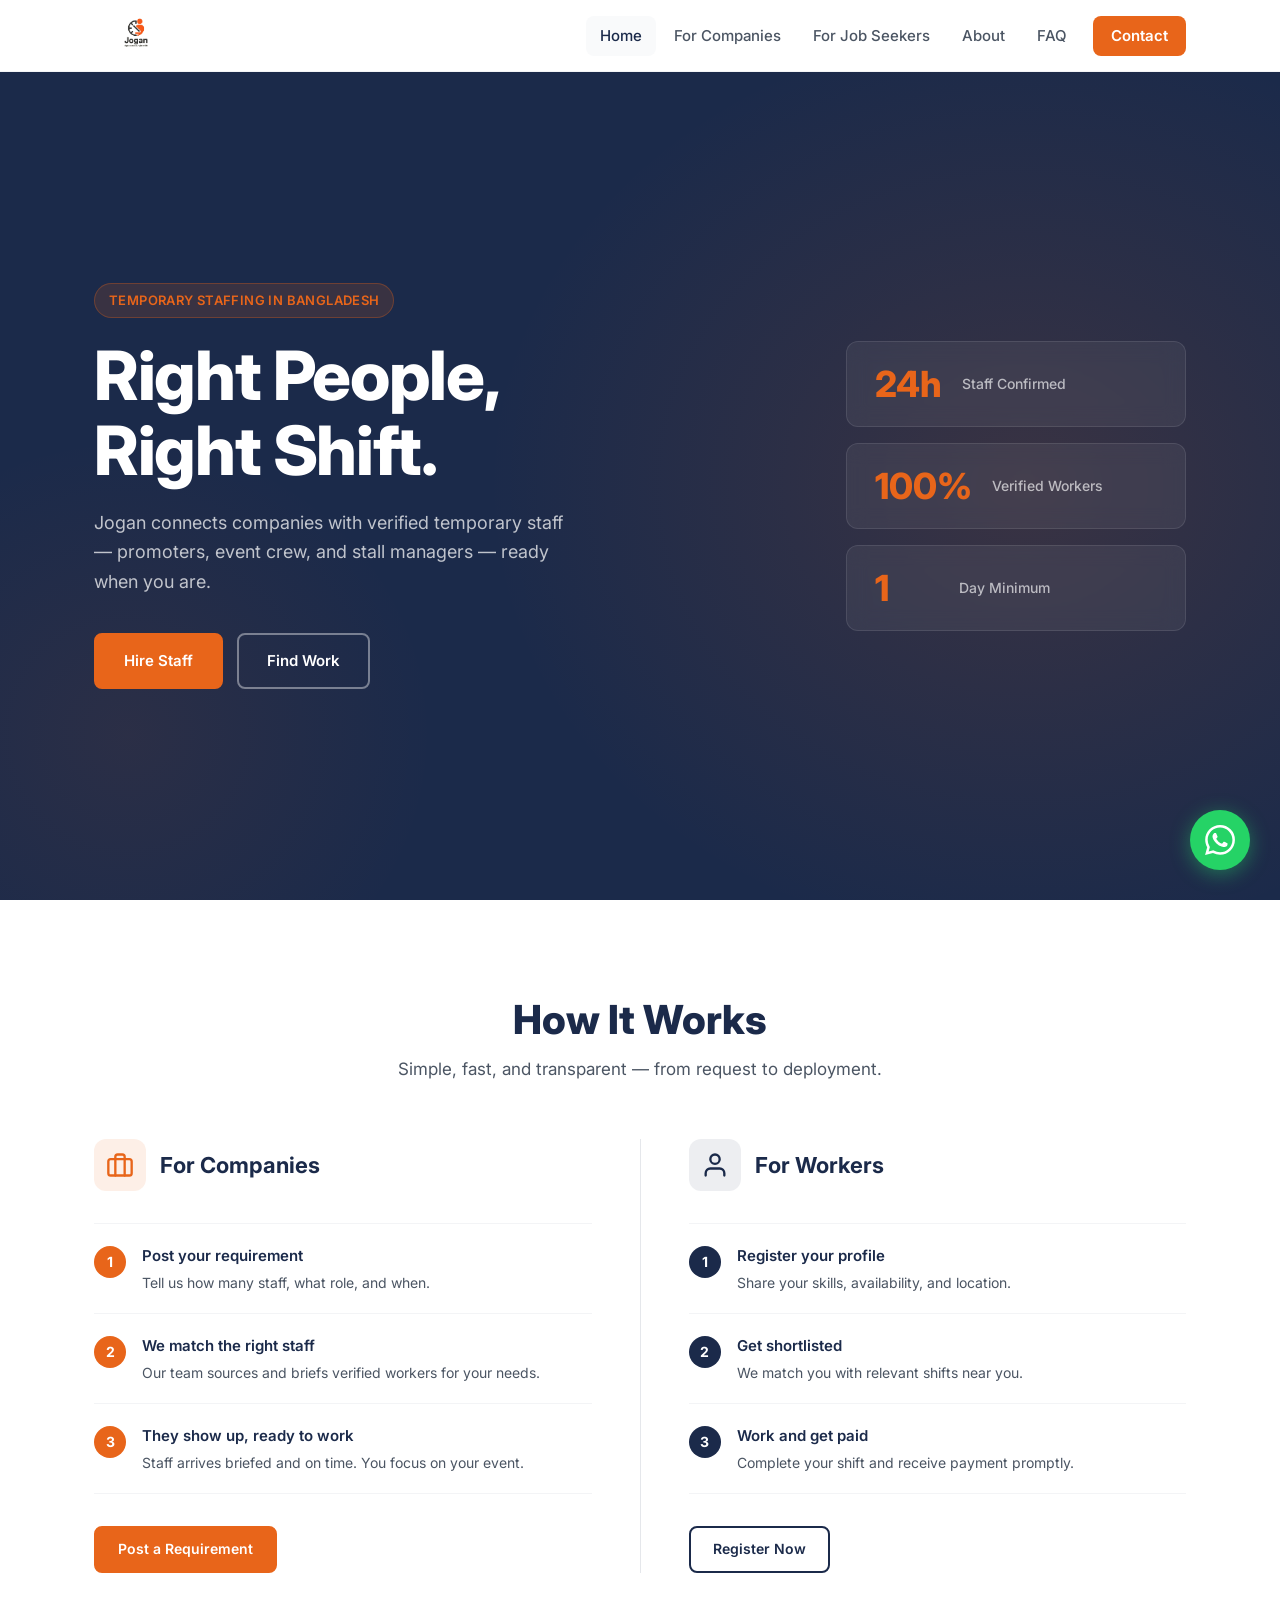
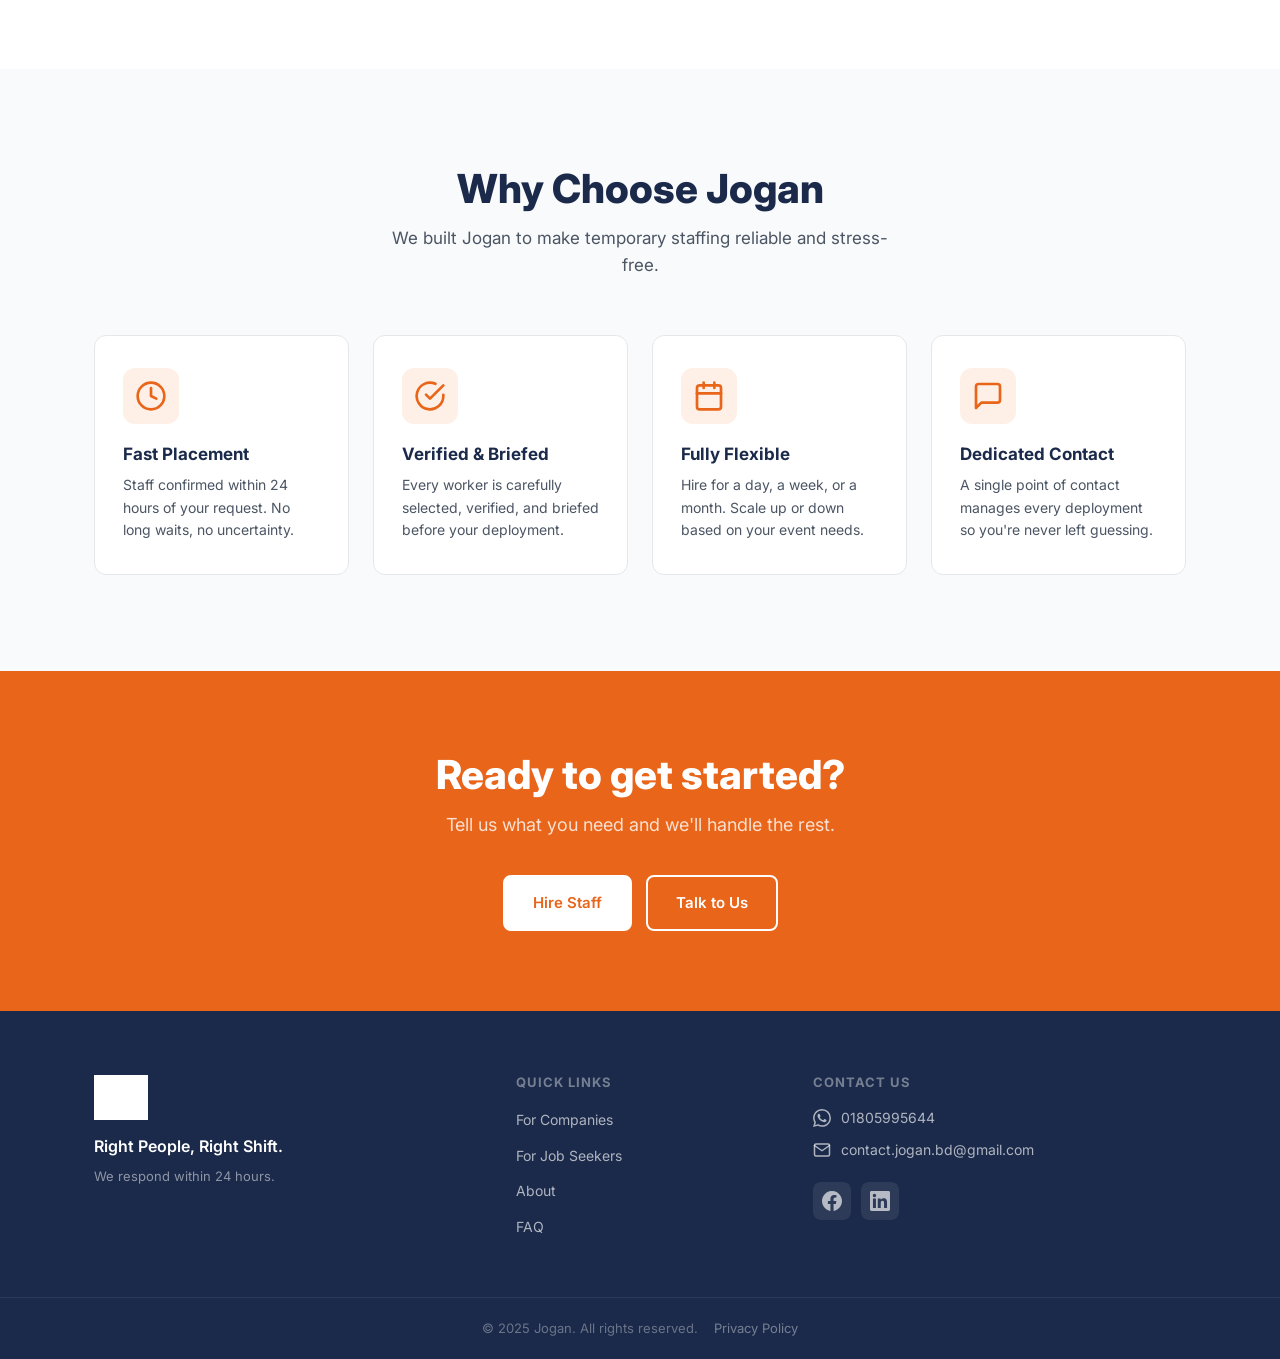
==== commit c2abe4e7: "Add floating WhatsApp button" ====
--- a/index.html
+++ b/index.html
@@ -49,8 +49,8 @@
           <h1 class="hero-headline">Right People,<br />Right Shift.</h1>
           <p class="hero-subheadline">Jogan connects companies with verified temporary staff — promoters, event crew, and stall managers — ready when you are.</p>
           <div class="hero-actions">
-            <a href="companies.html" class="btn btn-primary">Hire Staff</a>
-            <a href="jobseekers.html" class="btn btn-outline">Find Work</a>
+            <a href="https://forms.gle/SsfT3Dqobw7ViodT8" target="_blank" rel="noopener" class="btn btn-primary">Hire Staff</a>
+            <a href="https://forms.gle/RapM6R7uJ9tHrQ5h9" target="_blank" rel="noopener" class="btn btn-outline">Find Work</a>
           </div>
         </div>
         <div class="hero-visual">
@@ -262,6 +262,12 @@
     </div>
   </footer>
 
+  <!-- Floating WhatsApp Button -->
+  <a href="https://wa.me/8801805995644" target="_blank" rel="noopener" class="whatsapp-float" aria-label="Chat with us on WhatsApp">
+    <svg width="30" height="30" viewBox="0 0 24 24" fill="currentColor"><path d="M17.472 14.382c-.297-.149-1.758-.867-2.03-.967-.273-.099-.471-.148-.67.15-.197.297-.767.966-.94 1.164-.173.199-.347.223-.644.075-.297-.15-1.255-.463-2.39-1.475-.883-.788-1.48-1.761-1.653-2.059-.173-.297-.018-.458.13-.606.134-.133.298-.347.446-.52.149-.174.198-.298.298-.497.099-.198.05-.371-.025-.52-.075-.149-.669-1.612-.916-2.207-.242-.579-.487-.5-.669-.51-.173-.008-.371-.01-.57-.01-.198 0-.52.074-.792.372-.272.297-1.04 1.016-1.04 2.479 0 1.462 1.065 2.875 1.213 3.074.149.198 2.096 3.2 5.077 4.487.709.306 1.262.489 1.694.625.712.227 1.36.195 1.871.118.571-.085 1.758-.719 2.006-1.413.248-.694.248-1.289.173-1.413-.074-.124-.272-.198-.57-.347m-5.421 7.403h-.004a9.87 9.87 0 01-5.031-1.378l-.361-.214-3.741.982.998-3.648-.235-.374a9.86 9.86 0 01-1.51-5.26c.001-5.45 4.436-9.884 9.888-9.884 2.64 0 5.122 1.03 6.988 2.898a9.825 9.825 0 012.893 6.994c-.003 5.45-4.437 9.884-9.885 9.884m8.413-18.297A11.815 11.815 0 0012.05 0C5.495 0 .16 5.335.157 11.892c0 2.096.547 4.142 1.588 5.945L.057 24l6.305-1.654a11.882 11.882 0 005.683 1.448h.005c6.554 0 11.89-5.335 11.893-11.893a11.821 11.821 0 00-3.48-8.413z"/></svg>
+    <span class="whatsapp-tooltip">Chat with us</span>
+  </a>
+
   <script src="assets/js/main.js"></script>
 </body>
 </html>
--- a/assets/css/style.css
+++ b/assets/css/style.css
@@ -192,7 +192,7 @@
 }
 
 .logo-img {
-  height: 44px;
+  height: 70px;
   width: auto;
   object-fit: contain;
 }
@@ -595,11 +595,12 @@
 }
 
 .footer-logo {
-  height: 40px;
+  height: 45px;
   width: auto;
   object-fit: contain;
   margin-bottom: 14px;
   filter: brightness(0) invert(1);
+  display: block;
 }
 
 .footer-tagline {
@@ -2094,6 +2095,85 @@
   }
 }
 
+/* ════════════════════════════════════════════
+   FLOATING WHATSAPP BUTTON
+   ════════════════════════════════════════════ */
+
+.whatsapp-float {
+  position: fixed;
+  bottom: 30px;
+  right: 30px;
+  width: 60px;
+  height: 60px;
+  background: #25D366;
+  border-radius: 50%;
+  display: flex;
+  align-items: center;
+  justify-content: center;
+  color: #ffffff;
+  box-shadow: 0 4px 20px rgba(37, 211, 102, 0.45);
+  z-index: 9999;
+  transition: transform 0.2s ease, box-shadow 0.2s ease;
+  animation: whatsapp-pulse 2.5s ease-in-out infinite;
+}
+
+.whatsapp-float:hover {
+  transform: scale(1.1);
+  box-shadow: 0 6px 28px rgba(37, 211, 102, 0.6);
+  animation: none;
+  color: #ffffff;
+}
+
+@keyframes whatsapp-pulse {
+  0%, 100% {
+    box-shadow: 0 4px 20px rgba(37, 211, 102, 0.45);
+  }
+  50% {
+    box-shadow: 0 4px 20px rgba(37, 211, 102, 0.45), 0 0 0 10px rgba(37, 211, 102, 0.12);
+  }
+}
+
+.whatsapp-tooltip {
+  position: absolute;
+  right: 70px;
+  background: #1B2A4A;
+  color: #ffffff;
+  font-family: var(--font);
+  font-size: 13px;
+  font-weight: 600;
+  padding: 7px 12px;
+  border-radius: 6px;
+  white-space: nowrap;
+  opacity: 0;
+  pointer-events: none;
+  transform: translateX(6px);
+  transition: opacity 0.2s ease, transform 0.2s ease;
+}
+
+.whatsapp-tooltip::after {
+  content: '';
+  position: absolute;
+  left: 100%;
+  top: 50%;
+  transform: translateY(-50%);
+  border: 5px solid transparent;
+  border-left-color: #1B2A4A;
+}
+
+.whatsapp-float:hover .whatsapp-tooltip {
+  opacity: 1;
+  transform: translateX(0);
+}
+
+@media (max-width: 480px) {
+  .whatsapp-float {
+    bottom: 20px;
+    right: 20px;
+    width: 52px;
+    height: 52px;
+  }
+}
+
 /* ─── About Responsive ─── */
 @media (max-width: 1024px) {
   .story-inner {
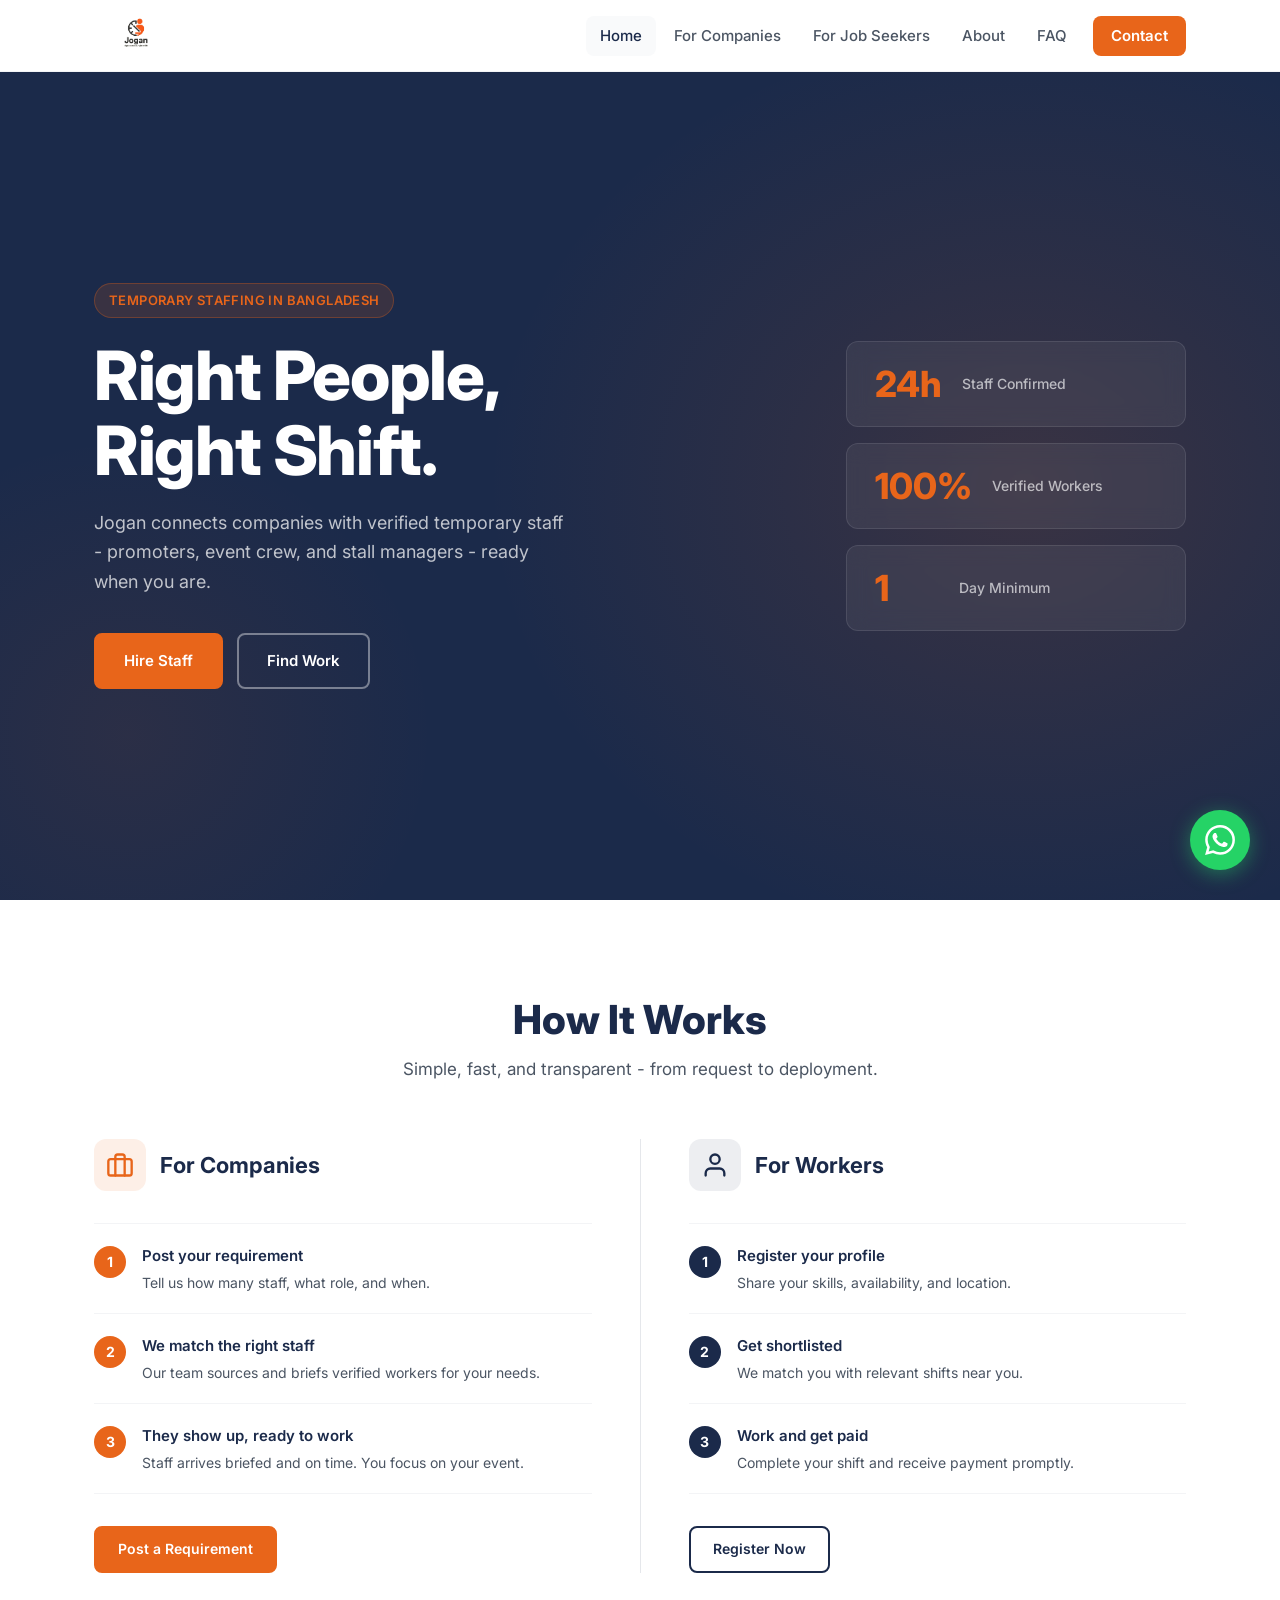
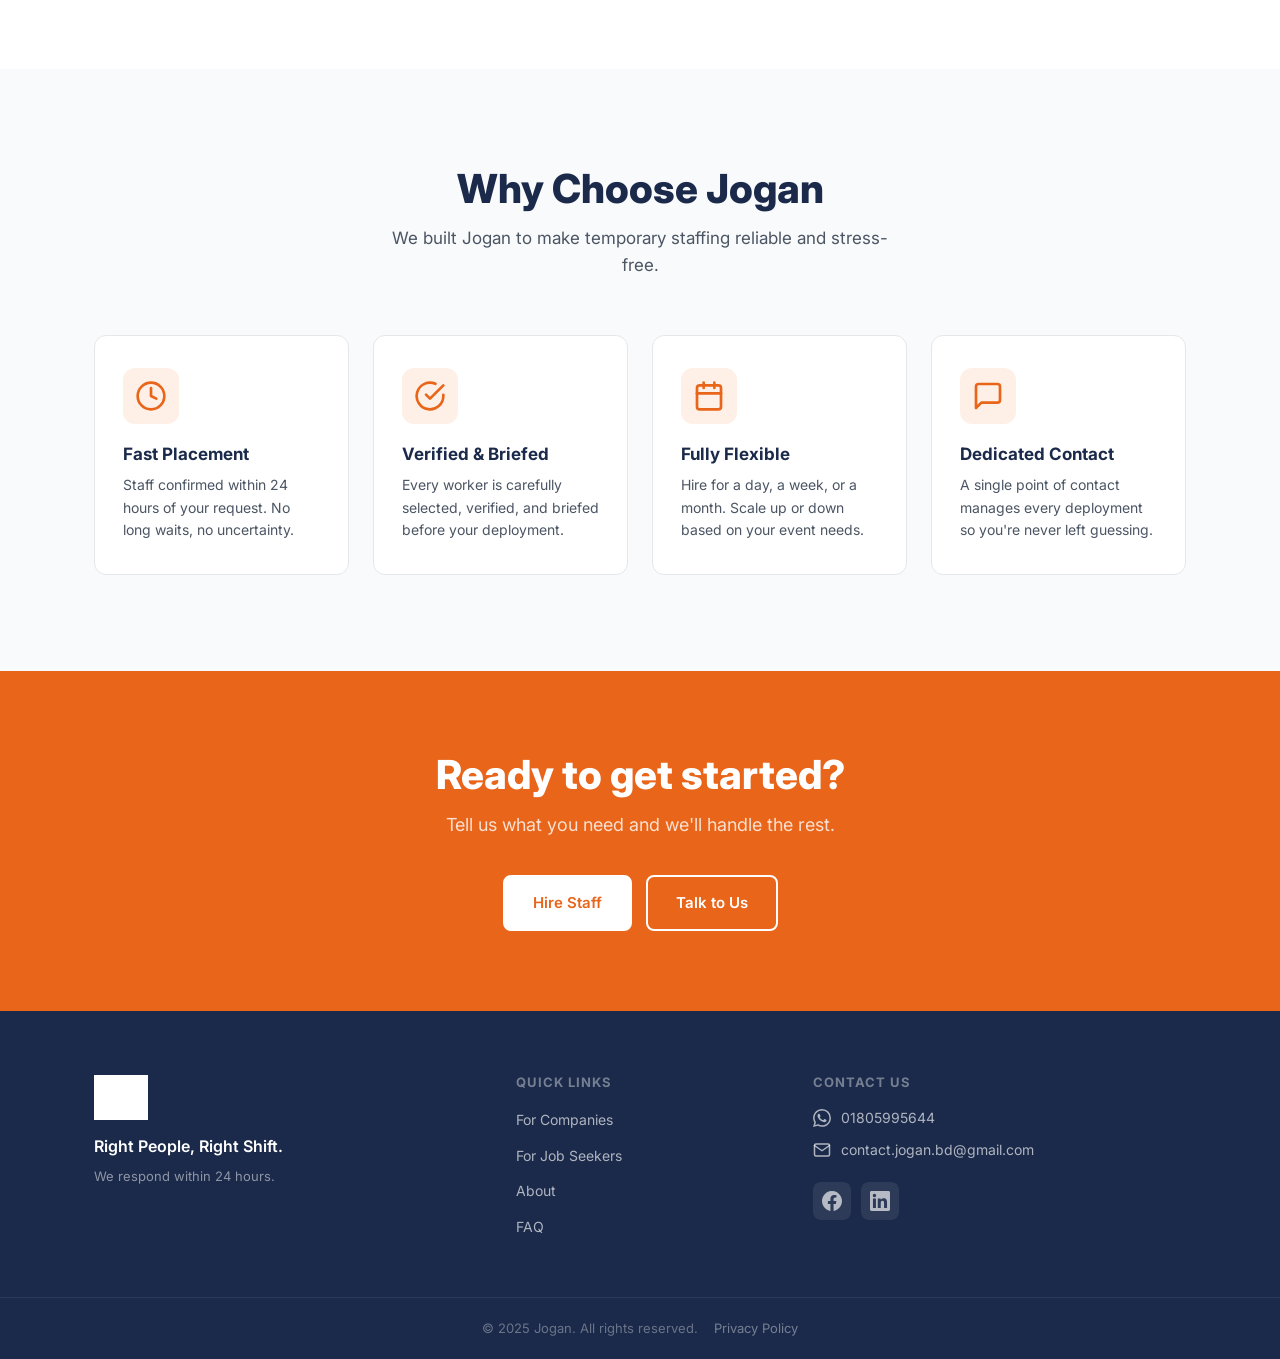
==== commit a87860f6: "Replace em dashes with hyphens" ====
--- a/index.html
+++ b/index.html
@@ -3,7 +3,7 @@
 <head>
   <meta charset="UTF-8" />
   <meta name="viewport" content="width=device-width, initial-scale=1.0" />
-  <title>Temporary Staffing Agency in Dhaka | Jogan — Right People, Right Shift</title>
+  <title>Temporary Staffing Agency in Dhaka | Jogan - Right People, Right Shift</title>
   <meta name="description" content="Jogan is Dhaka's trusted temporary staffing agency. Hire verified event staff, brand promoters, sales persons and stall managers within 24 hours." />
   <meta name="keywords" content="temporary staff Dhaka, event staff hire Dhaka, temporary staffing agency Bangladesh, BTL staff Dhaka" />
   <meta name="robots" content="index, follow" />
@@ -47,7 +47,7 @@
         <div class="hero-content">
           <span class="hero-badge">Temporary Staffing in Bangladesh</span>
           <h1 class="hero-headline">Right People,<br />Right Shift.</h1>
-          <p class="hero-subheadline">Jogan connects companies with verified temporary staff — promoters, event crew, and stall managers — ready when you are.</p>
+          <p class="hero-subheadline">Jogan connects companies with verified temporary staff - promoters, event crew, and stall managers - ready when you are.</p>
           <div class="hero-actions">
             <a href="https://forms.gle/SsfT3Dqobw7ViodT8" target="_blank" rel="noopener" class="btn btn-primary">Hire Staff</a>
             <a href="https://forms.gle/RapM6R7uJ9tHrQ5h9" target="_blank" rel="noopener" class="btn btn-outline">Find Work</a>
@@ -77,7 +77,7 @@
       <div class="section-container">
         <div class="section-header">
           <h2 class="section-title">How It Works</h2>
-          <p class="section-subtitle">Simple, fast, and transparent — from request to deployment.</p>
+          <p class="section-subtitle">Simple, fast, and transparent - from request to deployment.</p>
         </div>
         <div class="how-columns">
 
